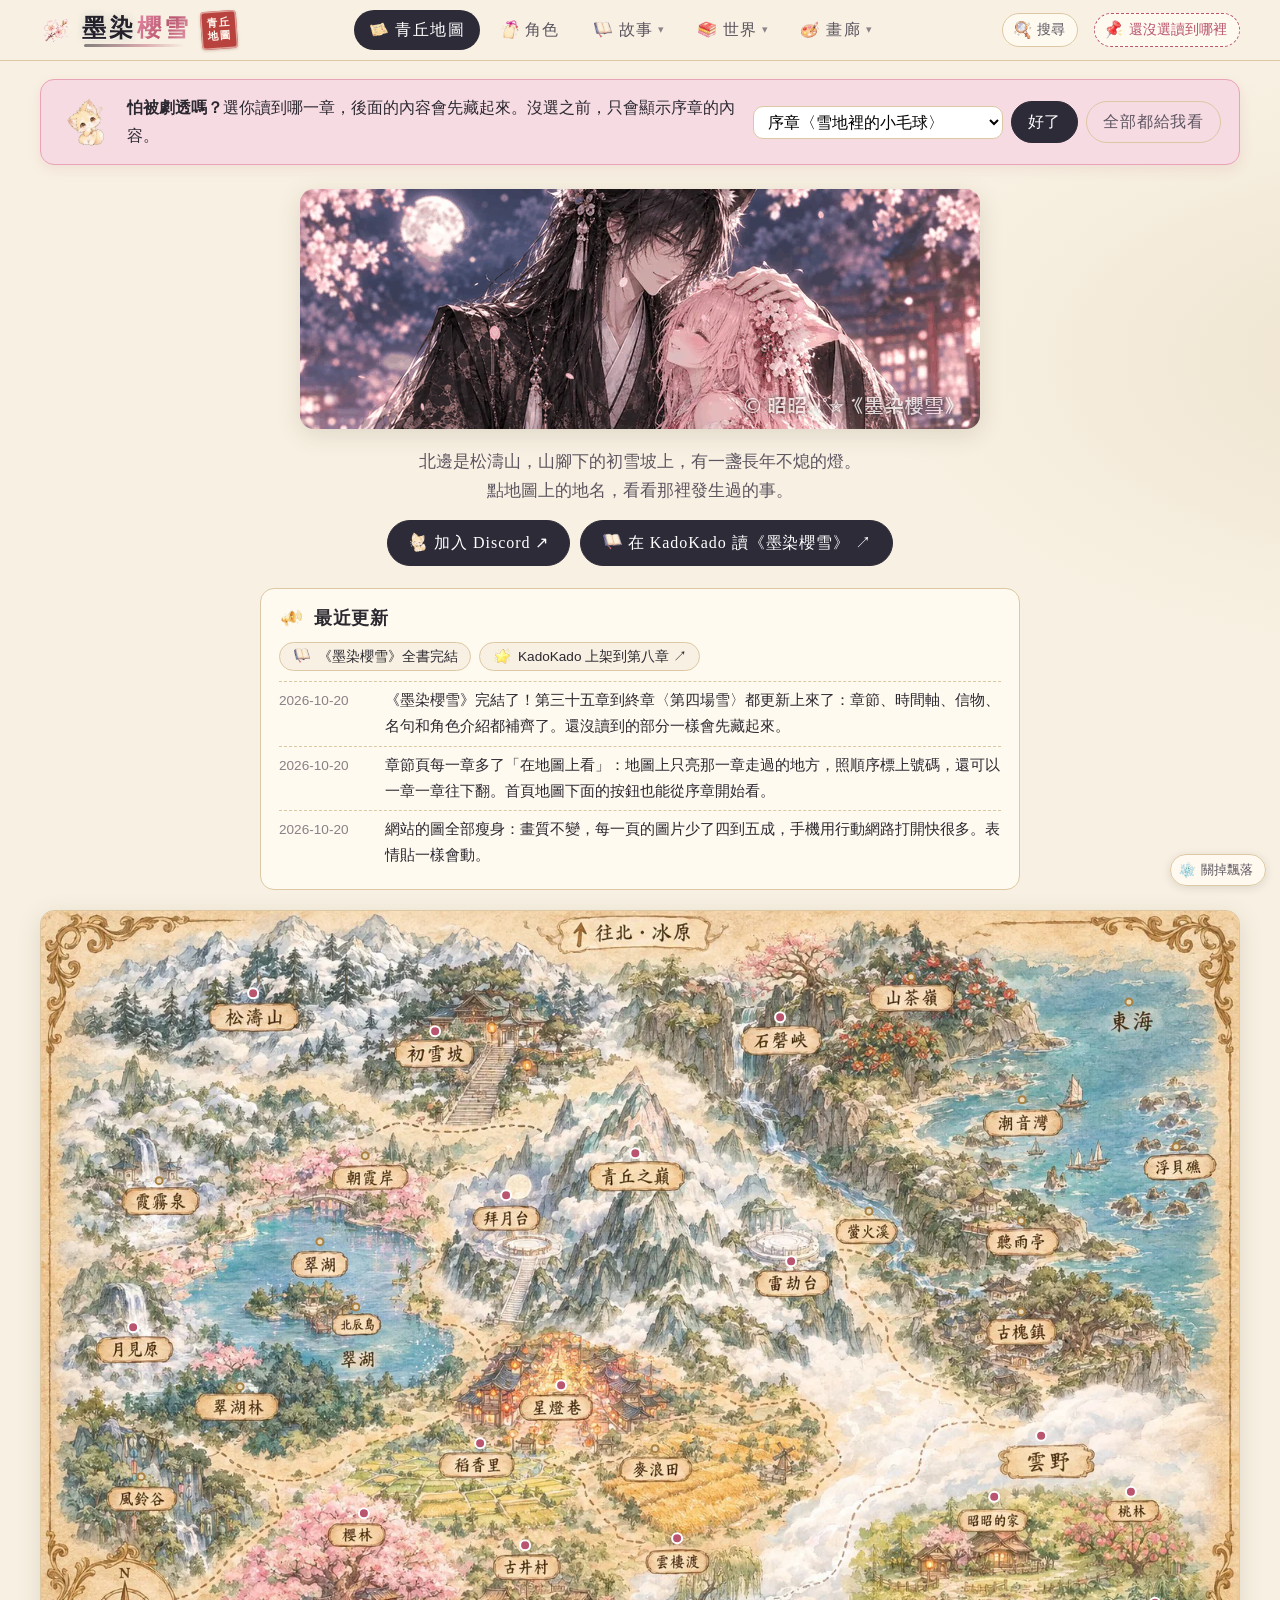
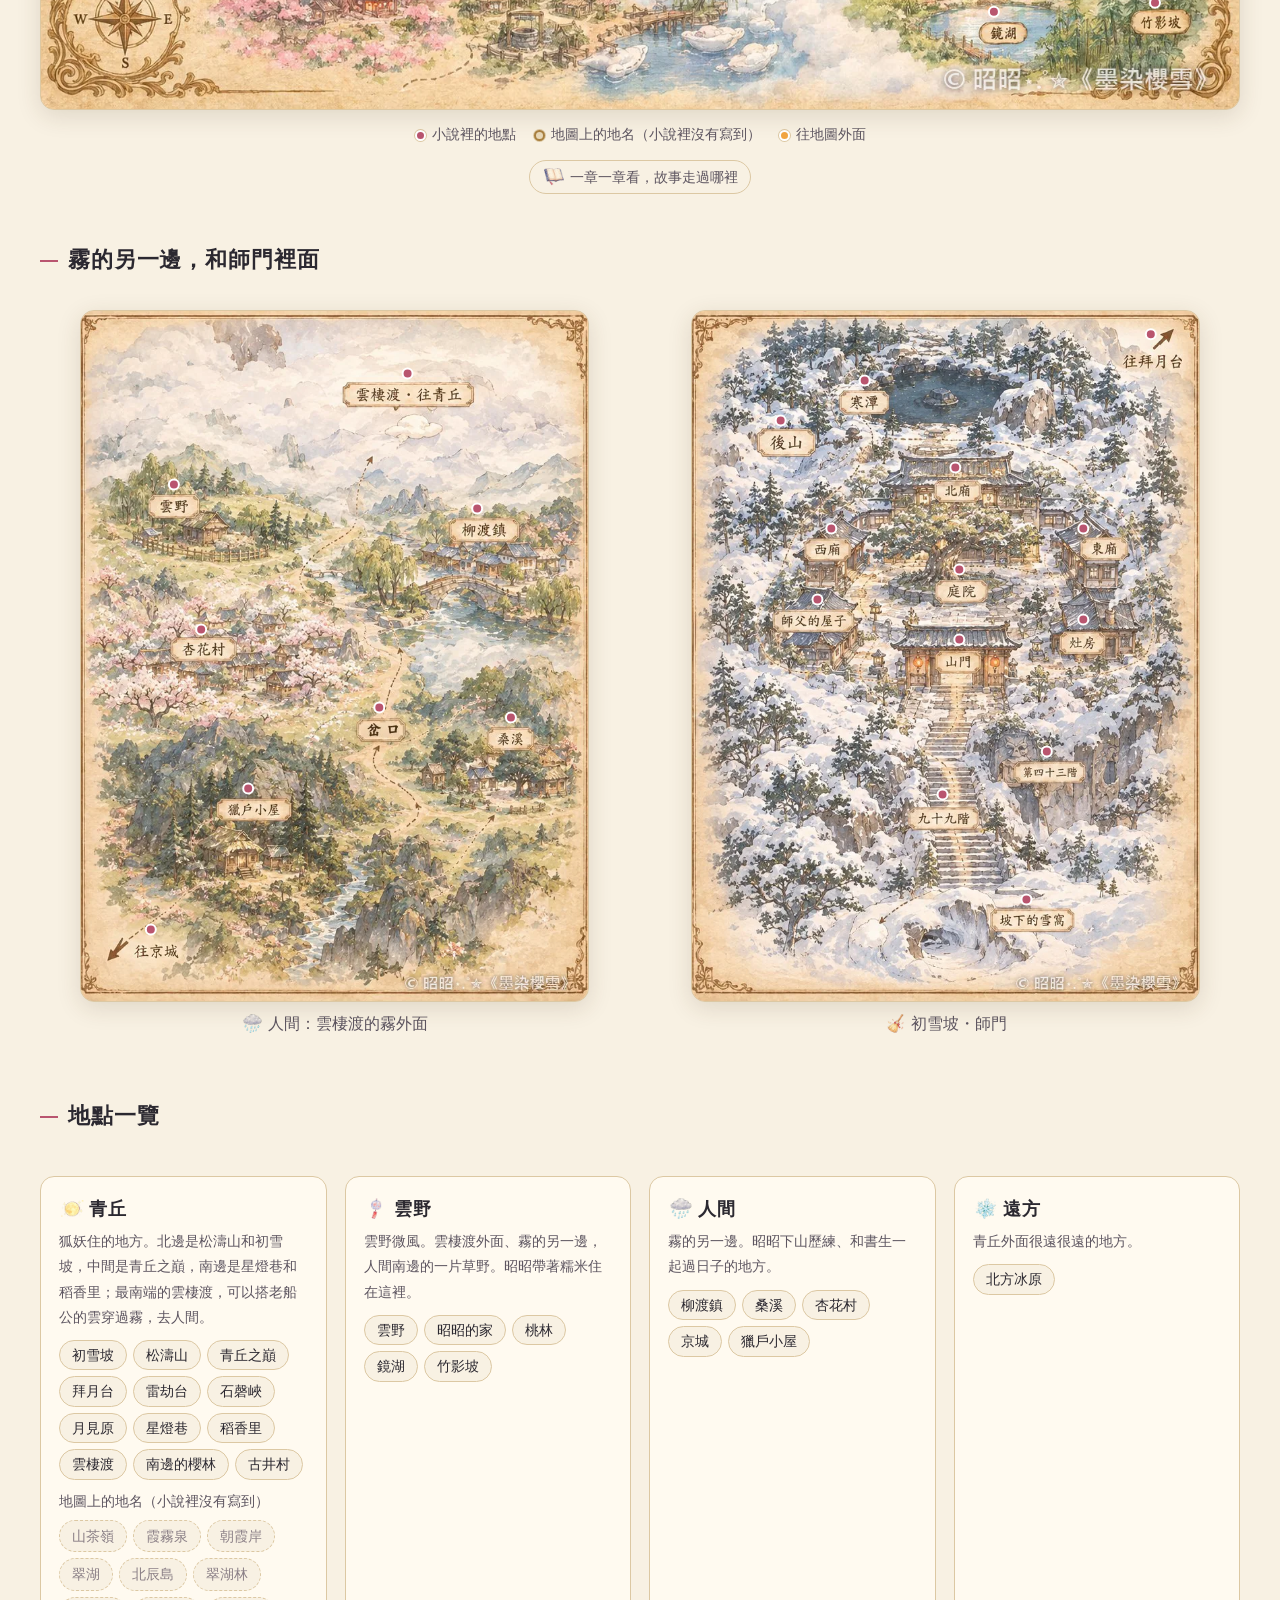
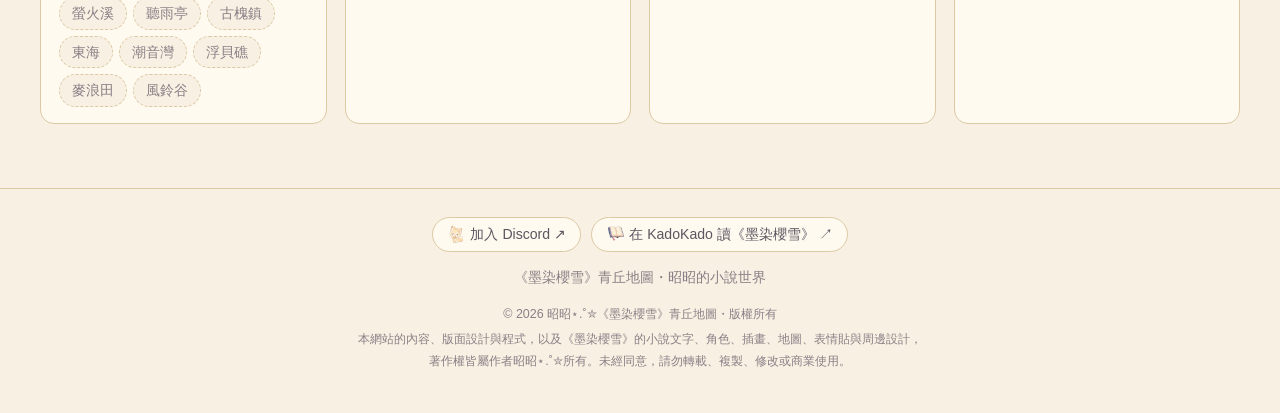
==== index.html @ b9bb964b "讓 Google 找得到，並加強網路安全 搜尋引擎： - 每一頁標題、描述都不一樣，帶「墨染櫻雪」「九尾狐」「原創小說」；加上 canonical - 地點頁依 ?id= 設定標題、描述、canoni" ====
<!doctype html>
<html lang="zh-Hant">
<head>
  <meta charset="utf-8">
  <!-- 網路安全：只准載入這個網站自己、GoatCounter 和 Google 字型的東西（防止被塞進別的程式） -->
  <meta http-equiv="Content-Security-Policy" content="default-src 'self'; script-src 'self' https://gc.zgo.at 'sha256-EeIUO2T9j26SzKqmVnqqejVLIuXug2+1lpc7whHD3sM='; style-src 'self' 'unsafe-inline' https://fonts.googleapis.com; font-src 'self' https://fonts.gstatic.com; img-src 'self' data: blob: https://jiayi.goatcounter.com; connect-src 'self' https://jiayi.goatcounter.com; frame-src 'self'; object-src 'none'; base-uri 'self'; form-action 'self'; upgrade-insecure-requests">
  <meta name="referrer" content="strict-origin-when-cross-origin">
  <meta name="viewport" content="width=device-width, initial-scale=1">
  <title>墨染櫻雪 青丘地圖｜九尾狐師徒原創小說的世界</title>
  <!-- 分享預覽（Discord、LINE、FB 貼網址時出現的卡片）＋網站小圖示 -->
  <meta name="description" content="《墨染櫻雪》是昭昭⋆.˚✮在 KadoKado 連載的九尾狐師徒原創小說。點青丘地圖上的地名，走進初雪坡、拜月台、星燈巷和雲野；有防劇透，選讀到哪一章就好。">
  <link rel="canonical" href="https://jiayi0910.github.io/qingqiu_website/">
  <meta name="author" content="昭昭⋆.˚✮">
  <meta name="copyright" content="© 2026 昭昭⋆.˚✮《墨染櫻雪》，版權所有，請勿轉載">
  <meta name="theme-color" content="#b9556f">
  <meta property="og:type" content="website">
  <meta property="og:site_name" content="墨染櫻雪・青丘地圖">
  <meta property="og:title" content="墨染櫻雪 青丘地圖｜九尾狐師徒原創小說的世界">
  <meta property="og:description" content="《墨染櫻雪》是昭昭⋆.˚✮在 KadoKado 連載的九尾狐師徒原創小說。點青丘地圖上的地名，走進初雪坡、拜月台、星燈巷和雲野；有防劇透，選讀到哪一章就好。">
  <meta property="og:url" content="https://jiayi0910.github.io/qingqiu_website/">
  <meta property="og:image" content="https://jiayi0910.github.io/qingqiu_website/images/og/home.jpg">
  <meta property="og:image:width" content="1200">
  <meta property="og:image:height" content="630">
  <meta property="og:locale" content="zh_TW">
  <meta name="twitter:card" content="summary_large_image">
  <link rel="icon" type="image/png" sizes="32x32" href="images/favicon-32.png">
  <link rel="icon" type="image/png" sizes="192x192" href="images/favicon-192.png">
  <link rel="apple-touch-icon" href="images/apple-touch-icon.png">
  <!-- /分享預覽 -->
  <link rel="preconnect" href="https://fonts.googleapis.com">
  <link rel="preconnect" href="https://fonts.gstatic.com" crossorigin>
  <link href="https://fonts.googleapis.com/css2?family=Noto+Serif+TC:wght@500;700&display=swap" rel="stylesheet">
  <link rel="stylesheet" href="css/style.css">
</head>
<body data-page="map">
  <header class="site-header">
    <div class="wrap">
      <a class="brand" href="index.html"><span class="brand-title">墨染櫻雪</span><span class="brand-sub">青丘地圖</span></a>
      <nav class="site-nav" aria-label="網站"></nav>
    </div>
  </header>

  <main class="wrap">
    <div class="hero-banner">
      <picture>
        <source srcset="images/banner/sakura-fall-still.webp" media="(prefers-reduced-motion: reduce)">
        <img src="images/banner/sakura-fall.webp" alt="墨凌和昭昭，櫻花飄落" width="680" height="240">
      </picture>
    </div>
    <p class="lead">北邊是松濤山，山腳下的初雪坡上，有一盞長年不熄的燈。<br>
      點地圖上的地名，看看那裡發生過的事。</p>
    <div id="links"></div>
    <section class="updates" id="updates" aria-label="最近更新"></section>

    <section class="map-section" aria-label="青丘地圖">
      <div class="route" id="route" hidden aria-live="polite"></div>
      <div class="map-frame" id="map">
        <div class="map-inner">
          <img alt="青丘地圖：北邊松濤山與初雪坡，中間青丘之巔、拜月台、雷劫台，南邊星燈巷、稻香里、雲棲渡，右下角霧的另一邊是雲野" width="1536" height="1024">
          <div class="map-layer"></div>
        </div>
      </div>
      <p class="map-swipe">← 地圖可以左右滑動 →</p>
      <div class="route route--steps" id="route-steps" hidden></div>
      <div class="map-legend">
        <span><i class="legend-dot legend-dot--novel"></i>小說裡的地點</span>
        <span><i class="legend-dot legend-dot--map"></i>地圖上的地名（小說裡沒有寫到）</span>
        <span><i class="legend-dot legend-dot--arrow"></i>往地圖外面</span>
      </div>
      <p class="route-start" id="route-start"></p>
    </section>

    <section class="section" aria-labelledby="mini-title">
      <h2 id="mini-title">霧的另一邊，和師門裡面</h2>
      <div class="mini-maps" id="mini-maps"></div>
    </section>

    <section class="section" aria-labelledby="regions-title">
      <h2 id="regions-title">地點一覽</h2>
      <div class="region-list" id="regions"></div>
    </section>
  </main>

  <aside class="spot-card" id="spot-card" hidden aria-live="polite">
    <button type="button" class="spot-card__close" aria-label="關閉">×</button>
    <div class="spot-card__content"></div>
  </aside>

  <footer class="site-footer">《墨染櫻雪》青丘地圖・昭昭的小說世界</footer>

  <script src="js/data/places.js"></script>
  <script src="js/data/characters.js"></script>
  <script src="js/data/chapters.js"></script>
  <script src="js/data/map.js"></script>
  <script src="js/data/updates.js"></script>
  <script src="js/common.js"></script>
  <script src="js/map.js"></script>
  <script src="js/falling.js"></script>
</body>
</html>
---- css/style.css ----
/* 《墨染櫻雪》青丘地圖 — 共用樣式
   顏色：紙（羊皮紙）、墨（墨凌）、櫻（昭昭）、米（糯米） */

:root {
  --paper: #f8f1e3;
  --paper-2: #f1e5cc;
  --paper-3: #e8d8b8;
  --card: #fffaf0;
  --line: #dcc8a3;
  --ink: #2b2830;
  --ink-soft: #5d5560;
  --ink-faint: #8a7f86;
  --sakura: #e9a3b6;
  --sakura-soft: #f7dbe3;
  --sakura-deep: #b9556f;
  --moling: #2e2b38;
  --nuomi: #ead6a6;
  --nuomi-deep: #a77d2c;
  --gold: #a9803f;
  --lamp: #f2a541;
  --now: #c9627f;   /* 現在線 */
  --past: #8a6a3b;  /* 過去線 */
  --shadow: 0 6px 24px rgba(70, 50, 20, 0.14);
  --radius: 14px;
  --serif: "Noto Serif TC", "Source Han Serif TC", "PMingLiU", "MingLiU", serif;
  --sans: "Noto Sans TC", "Microsoft JhengHei", "PingFang TC", sans-serif;
}

* { box-sizing: border-box; }
/* 程式把東西藏起來（hidden）時，不管那個東西原本是 grid 還是 flex，都一定要藏住 */
[hidden] { display: none !important; }

html { scroll-behavior: smooth; }

body {
  margin: 0;
  color: var(--ink);
  background:
    radial-gradient(1200px 600px at 10% -10%, rgba(233, 163, 182, 0.18), transparent 60%),
    radial-gradient(900px 500px at 110% 10%, rgba(169, 128, 63, 0.12), transparent 60%),
    var(--paper);
  font-family: var(--sans);
  line-height: 1.75;
  -webkit-font-smoothing: antialiased;
}

img { max-width: 100%; display: block; }

a { color: var(--sakura-deep); text-decoration: none; }
a:hover { text-decoration: underline; }

h1, h2, h3, .serif { font-family: var(--serif); font-weight: 700; letter-spacing: 0.04em; }

.wrap { width: min(1200px, 100% - 32px); margin-inline: auto; }

/* ---------- 頁首 ---------- */
.site-header {
  position: sticky; top: 0; z-index: 30;
  background: rgba(248, 241, 227, 0.92);
  backdrop-filter: blur(6px);
  border-bottom: 1px solid var(--line);
}
.site-header .wrap {
  display: flex; align-items: center; justify-content: space-between;
  gap: 16px; min-height: 60px; flex-wrap: wrap;
}
.brand { display: flex; align-items: center; gap: 8px; color: var(--ink); }
.brand:hover { text-decoration: none; }
.brand:hover .brand-mark { transform: rotate(-12deg) scale(1.08); }
.brand-mark { width: 34px; height: 34px; transition: transform 0.3s; }
.brand-title {
  font-family: var(--serif); font-size: 1.5rem; font-weight: 700; letter-spacing: 0.14em; line-height: 1;
  position: relative; padding-bottom: 4px;
}
/* 「墨染」：墨色，帶一點暈開的影子 */
.brand-ink { color: #24212b; text-shadow: 0 1px 0 rgba(255, 255, 255, 0.6), 0 0 8px rgba(36, 33, 43, 0.18); }
/* 「櫻雪」：櫻粉漸層 */
.brand-sakura {
  background: linear-gradient(120deg, #e48aa5 0%, #b9556f 55%, #e9a3b6 100%);
  -webkit-background-clip: text; background-clip: text; color: transparent;
}
/* 底下一筆淡淡的墨痕 */
.brand-title::after {
  content: ""; position: absolute; left: 2px; right: 6px; bottom: -3px; height: 3px; border-radius: 3px;
  background: linear-gradient(90deg, rgba(36, 33, 43, 0.55), rgba(185, 85, 111, 0.45) 60%, rgba(233, 163, 182, 0));
}
/* 「青丘地圖」：朱紅色的小印章 */
.brand-seal {
  display: inline-grid; grid-template-columns: 1fr; place-items: center; align-content: center; width: 36px; height: 38px; margin-left: 2px;
  background: #b8433e; color: #fff6ee; border-radius: 4px; transform: rotate(-4deg);
  font-family: var(--serif); font-size: 0.66rem; font-weight: 700; line-height: 1.2; letter-spacing: 0.08em;
  box-shadow: inset 0 0 0 1.5px rgba(255, 240, 230, 0.55), 0 1px 3px rgba(120, 30, 30, 0.25);
}
.brand-sub { font-size: 0.85rem; color: var(--ink-faint); letter-spacing: 0.2em; }
.site-nav { display: flex; gap: 4px; flex-wrap: wrap; }
.site-nav a {
  padding: 6px 14px; border-radius: 999px; color: var(--ink-soft);
  font-family: var(--serif); letter-spacing: 0.1em;
}
.site-nav a:hover { background: var(--paper-2); text-decoration: none; }
.site-nav a[aria-current="page"] { background: var(--moling); color: #fff; }

.site-footer {
  margin-top: 64px; padding: 28px 0 40px; border-top: 1px solid var(--line);
  color: var(--ink-faint); font-size: 0.85rem; text-align: center;
}
.site-footer .copyright { margin: 14px auto 0; max-width: 54em; font-size: 0.78rem; line-height: 1.8; color: var(--ink-faint); }
/* 一句一句當成一塊，只在句子之間換行 */
.site-footer .copyright span { display: inline-block; }
.site-footer .copyright .copyright__head { display: block; margin-bottom: 2px; }
.site-footer .copyright .copyright__line { display: block; }

/* ---------- 小圖示（會動的 GIF） ---------- */
.icon { display: inline-block; width: 1.4em; height: 1.4em; vertical-align: -0.35em; margin-right: 0.25em; object-fit: contain; }
.icon--title { display: block; width: 64px; height: 64px; margin: 0 auto 4px; }
.icon--big { width: 44px; height: 44px; vertical-align: middle; }
.icon--after { margin: 0 0 0 0.3em; }
.tl-snow__flake .icon { width: 52px; height: 52px; margin: 0; }
.not-found .icon--title { width: 96px; height: 96px; }
.site-nav a { display: inline-flex; align-items: center; gap: 2px; }
.site-nav .icon { width: 22px; height: 22px; margin-right: 3px; vertical-align: middle; }
.chip .icon { width: 20px; height: 20px; margin-right: 0; vertical-align: middle; }
@media (max-width: 720px) {
  .site-header { position: static; }
  /* 手機頁首：第一行是站名＋讀到哪裡，第二行是一排可以左右滑的選單 */
  .site-header .wrap { gap: 6px 10px; padding: 8px 0 6px; min-height: 0; }
  .brand { order: 1; gap: 6px; }
  .brand-sub { display: none; }
  .brand-mark { width: 28px; height: 28px; }
  .brand-title { font-size: 1.3rem; }
  .brand-seal { width: 31px; height: 33px; font-size: 0.58rem; }
  .search-btn { order: 2; margin-left: auto; padding: 3px 6px; }
  .progress-btn { order: 3; margin-left: 0; font-size: 0.78rem; padding: 3px 10px 3px 6px; }
  .progress-btn .icon, .search-btn .icon { width: 18px; height: 18px; }
  .pt-long { display: none; }
  .pt-short { display: inline; }
  .site-nav {
    order: 4; width: 100%; flex-wrap: nowrap; overflow-x: auto; -webkit-overflow-scrolling: touch;
    scrollbar-width: none; margin: 0 -16px; padding: 0 16px 2px; width: calc(100% + 32px);
  }
  .site-nav::-webkit-scrollbar { display: none; }
  .site-nav a, .nav-group__btn { padding: 4px 9px; font-size: 0.9rem; white-space: nowrap; flex: none; }
  .site-nav .icon { width: 18px; height: 18px; }
}

/* 頁首：分組下拉選單、搜尋按鈕 */
.site-nav { align-items: center; }
.nav-group { position: relative; flex: none; }
.nav-group__btn {
  display: inline-flex; align-items: center; gap: 2px; padding: 6px 12px 6px 14px; border: 0; border-radius: 999px;
  background: transparent; color: var(--ink-soft); font: inherit; font-family: var(--serif); letter-spacing: 0.1em; cursor: pointer;
}
.nav-group__btn:hover, .nav-group__btn[aria-expanded="true"] { background: var(--paper-2); }
.nav-group__btn.is-current { background: var(--moling); color: #fff; }
.nav-caret { font-size: 0.7em; margin-left: 2px; opacity: 0.7; }
.nav-menu {
  position: fixed; z-index: 60; min-width: 180px; padding: 6px; display: grid; gap: 2px;
  background: var(--card); border: 1px solid var(--line); border-radius: 14px; box-shadow: 0 12px 30px rgba(50, 35, 15, 0.2);
}
.nav-menu[hidden] { display: none; }
.nav-menu a { display: flex; align-items: center; gap: 4px; padding: 7px 12px; border-radius: 10px; white-space: nowrap; }
.pt-short { display: none; }
.search-btn {
  display: inline-flex; align-items: center; gap: 4px; padding: 4px 12px 4px 8px; border: 1px solid var(--line);
  border-radius: 999px; background: var(--card); color: var(--ink-soft); font: inherit; font-size: 0.85rem; cursor: pointer;
}
.search-btn:hover { background: var(--paper-2); }
.search-btn .icon { width: 22px; height: 22px; margin: 0; }
.site-header .wrap > .site-nav { margin-left: auto; margin-right: auto; }
.site-header .wrap { justify-content: flex-start; }
@media (max-width: 720px) {
  .site-header .wrap > .site-nav { margin: 0 -16px; justify-content: space-between; }
  .pt-short { display: inline; }
  /* 手機：選單不放小圖示，五項剛好一排 */
  .site-nav > a .icon, .nav-group__btn .icon { display: none; }
  .site-nav > a, .nav-group__btn { padding: 4px 8px; font-size: 0.88rem; letter-spacing: 0.06em; }
}

/* 搜尋視窗 */
dialog.search-dlg {
  width: min(640px, 94vw); max-height: 82vh; padding: 0; border: 1px solid var(--line); border-radius: var(--radius);
  background: var(--card); color: var(--ink); box-shadow: 0 20px 50px rgba(40, 30, 20, 0.3); margin-top: 8vh;
}
dialog.search-dlg::backdrop { background: rgba(30, 24, 30, 0.45); }
.search-dlg__head { display: flex; align-items: center; gap: 8px; padding: 12px 14px; border-bottom: 1px solid var(--line); position: sticky; top: 0; background: var(--card); }
.search-dlg__head .icon { width: 28px; height: 28px; margin: 0; }
.search-dlg__head input { flex: 1; min-width: 0; font: inherit; font-size: 1rem; padding: 8px 10px; border: 1px solid var(--line); border-radius: 10px; background: #fff; }
.search-dlg__close { width: 34px; height: 34px; border: 0; border-radius: 50%; background: var(--paper-2); font-size: 1.2rem; cursor: pointer; color: var(--ink-soft); }
.search-dlg__body { padding: 8px 14px 16px; overflow: auto; max-height: calc(82vh - 64px); }
.search-hint, .search-hidden { color: var(--ink-faint); font-size: 0.9rem; margin: 10px 2px; }
.search-results { list-style: none; margin: 0; padding: 0; }
.search-results a { display: grid; grid-template-columns: auto 1fr; gap: 2px 10px; padding: 10px 8px; border-radius: 10px; color: var(--ink); }
.search-results a:hover { background: var(--paper-2); text-decoration: none; }
.search-kind { grid-row: span 2; align-self: start; font-size: 0.75rem; padding: 1px 8px; border-radius: 999px; background: var(--sakura-soft); color: var(--sakura-deep); white-space: nowrap; }
.search-results strong { font-family: var(--serif); }
.search-snip { font-size: 0.86rem; color: var(--ink-soft); }
.search-snip mark { background: #fbe3a6; color: inherit; border-radius: 3px; padding: 0 1px; }

/* ---------- 防劇透 ---------- */
.progress-btn {
  display: inline-flex; align-items: center; gap: 4px; padding: 4px 12px 4px 8px;
  border: 1px dashed var(--sakura-deep); border-radius: 999px; background: var(--card);
  color: var(--sakura-deep); font: inherit; font-size: 0.85rem; cursor: pointer;
}
.progress-btn:hover { background: var(--sakura-soft); }
.progress-btn .icon { width: 22px; height: 22px; margin: 0; }

.progress-banner {
  display: flex; flex-wrap: wrap; align-items: center; gap: 12px 16px; margin: 18px auto 0;
  padding: 14px 18px; border-radius: var(--radius); background: var(--sakura-soft);
  border: 1px solid var(--sakura); box-shadow: 0 4px 14px rgba(185, 85, 111, 0.12);
}
.progress-banner .icon--big { width: 52px; height: 52px; margin: 0; }
.progress-banner__text { flex: 1 1 260px; }
.progress-banner__form { display: flex; flex-wrap: wrap; gap: 8px; align-items: center; }
.progress-banner__form select { flex: 1 1 220px; }
.progress-banner select, .progress-dlg select {
  font: inherit; padding: 6px 10px; border-radius: 10px; border: 1px solid var(--line); background: #fff; max-width: 100%;
}
.btn {
  font: inherit; padding: 6px 16px; border-radius: 999px; border: 1px solid var(--moling);
  background: var(--moling); color: #fff; cursor: pointer; font-family: var(--serif); letter-spacing: 0.05em;
}
.btn:hover { background: #45405a; }
.btn--ghost { background: transparent; color: var(--ink-soft); border-color: var(--line); }
.btn--ghost:hover { background: var(--paper-2); }

dialog.progress-dlg {
  border: 1px solid var(--line); border-radius: var(--radius); padding: 22px 24px; max-width: min(440px, 92vw);
  background: var(--card); color: var(--ink); box-shadow: 0 20px 50px rgba(40, 30, 20, 0.3);
}
dialog.progress-dlg::backdrop { background: rgba(30, 24, 30, 0.45); }
.progress-dlg h2 { margin: 0 0 8px; font-size: 1.3rem; display: flex; align-items: center; gap: 6px; }
.progress-dlg p { margin: 0 0 14px; color: var(--ink-soft); font-size: 0.95rem; }
.progress-dlg label { display: flex; flex-wrap: wrap; align-items: center; gap: 8px; }
.progress-dlg__actions { display: flex; justify-content: flex-end; gap: 8px; margin-top: 18px; }

/* 藏起來的內容 */
.spoiler { margin: 8px 0; }
.spoiler__btn {
  display: inline-flex; align-items: center; gap: 6px; padding: 6px 14px 6px 8px;
  border: 1px dashed var(--line); border-radius: 12px; background: repeating-linear-gradient(135deg, var(--paper), var(--paper) 8px, var(--paper-2) 8px, var(--paper-2) 16px);
  color: var(--ink-soft); font: inherit; font-size: 0.88rem; cursor: pointer; text-align: left;
}
.spoiler__btn:hover { border-color: var(--sakura-deep); color: var(--sakura-deep); }
.spoiler__btn .icon { width: 22px; height: 22px; margin: 0; }
.spoiler__btn small { color: var(--sakura-deep); font-size: 0.8rem; }
.spoiler--inline { margin: 0; display: inline-block; vertical-align: middle; }
.spoiler--inline .spoiler__btn { padding: 2px 10px 2px 6px; font-size: 0.8rem; }
.spoiler--fig { margin: 0; }
.spoiler--fig .spoiler__btn, .spoiler--card .spoiler__btn {
  width: 100%; aspect-ratio: 3 / 4; flex-direction: column; justify-content: center; text-align: center; padding: 10px;
}
.spoiler--fig .spoiler__btn .icon, .spoiler--card .spoiler__btn .icon { width: 44px; height: 44px; }
.spoiler--card { margin: 0; }
.spoiler-page > .spoiler { margin: 60px 0; text-align: center; }
.spoiler-page > .spoiler .spoiler__btn { font-size: 1.05rem; padding: 14px 22px; }
.spoiler--card .spoiler__btn { aspect-ratio: auto; min-height: 160px; height: 100%; }

/* ---------- 外部連結 ---------- */
.ext-links { display: flex; flex-wrap: wrap; gap: 10px; justify-content: center; margin: 0 0 14px; }
.ext-links a {
  padding: 4px 14px; border-radius: 999px; border: 1px solid var(--line);
  color: var(--ink-soft); background: var(--card); font-size: 0.88rem;
}
.ext-links a:hover { border-color: var(--sakura-deep); color: var(--sakura-deep); text-decoration: none; }
.ext-links--big { margin: 14px 0 0; }
.ext-links--big a {
  padding: 8px 20px; font-size: 1rem; font-family: var(--serif); letter-spacing: 0.06em;
  background: var(--moling); color: #fff; border-color: var(--moling);
}
.ext-links--big a:hover { background: #45405a; color: #fff; border-color: #45405a; }

/* ---------- 首頁：飄落的雪和櫻花 ---------- */
.falling { position: fixed; inset: 0; pointer-events: none; z-index: 25; overflow: hidden; }
.falling span {
  position: absolute; top: -20px; display: block;
  animation-name: qq-fall, qq-sway; animation-timing-function: linear, ease-in-out;
  animation-iteration-count: infinite, infinite; animation-direction: normal, alternate;
}
.falling__petal { background: radial-gradient(circle at 30% 30%, #fde3ea, #f2a9bd); border-radius: 80% 10% 80% 10%; }
.falling__snow { background: #fff; border-radius: 50%; box-shadow: 0 0 6px rgba(255, 255, 255, 0.9), 0 0 2px rgba(140, 160, 190, 0.6); }
@keyframes qq-fall { from { transform: translateY(-20px) rotate(0deg); } to { transform: translateY(105vh) rotate(360deg); } }
@keyframes qq-sway { from { margin-left: -18px; } to { margin-left: 18px; } }
.falling-toggle {
  position: fixed; right: 14px; bottom: 14px; z-index: 30; display: inline-flex; align-items: center; gap: 4px;
  padding: 4px 12px 4px 6px; border-radius: 999px; border: 1px solid var(--line); background: rgba(255, 250, 240, 0.9);
  color: var(--ink-soft); font: inherit; font-size: 0.8rem; cursor: pointer; box-shadow: 0 2px 10px rgba(0, 0, 0, 0.12);
}
.falling-toggle .icon { width: 20px; height: 20px; margin: 0; }
@media (prefers-reduced-motion: reduce) { .falling, .falling-toggle { display: none; } }

/* ---------- 首頁：最近更新 ---------- */
.updates {
  margin: 22px auto 0; max-width: 760px; padding: 14px 18px; background: var(--card);
  border: 1px solid var(--line); border-radius: var(--radius);
}
.updates h2 { margin: 0 0 8px; font-size: 1.1rem; display: flex; align-items: center; gap: 6px; }
.updates__now { display: flex; flex-wrap: wrap; gap: 8px; margin: 0 0 10px; }
.updates__now .chip { font-size: 0.85rem; }
.updates ul { list-style: none; margin: 0; padding: 0; }
.updates li { display: grid; grid-template-columns: 6.5em 1fr; gap: 10px; padding: 6px 0; border-top: 1px dashed var(--line); font-size: 0.92rem; }
.updates time { color: var(--ink-faint); font-size: 0.85rem; padding-top: 1px; }
@media (max-width: 520px) { .updates li { grid-template-columns: 1fr; gap: 0; } }

/* ---------- 首頁：橫幅 ---------- */
.hero-banner {
  margin: 24px auto 8px; border-radius: var(--radius); overflow: hidden;
  box-shadow: var(--shadow); max-width: 680px; aspect-ratio: 680 / 240; background: var(--paper-2);
}
.hero-banner img { width: 100%; height: 100%; object-fit: cover; }
.lead {
  text-align: center; font-family: var(--serif); color: var(--ink-soft);
  margin: 18px auto 8px; max-width: 46em; font-size: 1.05rem;
}

/* ---------- 地圖 ---------- */
.map-section { margin-top: 20px; }
.map-frame {
  position: relative; border-radius: var(--radius); overflow: hidden;
  box-shadow: var(--shadow); background: var(--paper-2);
  border: 1px solid var(--line);
}
.map-inner { position: relative; }
.map-inner > img { width: 100%; height: auto; user-select: none; -webkit-user-drag: none; }
.map-layer { position: absolute; inset: 0; }
.map-swipe { display: none; text-align: center; color: var(--ink-faint); font-size: 0.82rem; margin: 6px 0 0; }
.map-frame--mini { max-width: 560px; margin: 0 auto; overflow: hidden !important; }
.map-frame--mini .map-inner { width: auto !important; }
.mini-maps { display: grid; gap: 22px; grid-template-columns: repeat(auto-fit, minmax(280px, 1fr)); align-items: start; }
.mini-maps figcaption { text-align: center; font-family: var(--serif); margin-top: 8px; color: var(--ink-soft); }
/* 手機：地圖放大，可以左右滑 */
@media (max-width: 720px) {
  .map-frame { overflow-x: auto; -webkit-overflow-scrolling: touch; overscroll-behavior-x: contain; }
  .map-inner { width: 760px; }
  .map-swipe { display: block; }
}

.spot {
  position: absolute; transform: translate(-50%, -50%);
  border: 0; padding: 0; margin: 0; background: transparent; cursor: pointer;
  border-radius: 10px; font: inherit; color: inherit;
}
.spot::after { /* 點擊範圍外框，平常看不到 */
  content: ""; position: absolute; inset: 0; border-radius: inherit;
  transition: box-shadow 0.2s, background 0.2s;
}
.spot:hover::after, .spot:focus-visible::after, .spot.is-active::after {
  box-shadow: 0 0 0 2px var(--sakura-deep), 0 0 18px 4px rgba(233, 163, 182, 0.75);
  background: rgba(255, 240, 245, 0.18);
}
.spot:focus { outline: none; }
.spot-dot {
  position: absolute; left: 50%; top: -2px; transform: translate(-50%, -100%);
  width: 12px; height: 12px; border-radius: 50%;
  background: var(--sakura-deep); border: 2px solid #fff;
  box-shadow: 0 0 0 0 rgba(185, 85, 111, 0.6);
  animation: pulse 2.4s infinite;
}
.spot--map .spot-dot { background: var(--paper-3); border-color: var(--gold); animation: none; width: 9px; height: 9px; }
.spot--arrow .spot-dot { background: var(--lamp); }
.spot-tip {
  position: absolute; left: 50%; bottom: calc(100% + 18px); transform: translateX(-50%);
  white-space: nowrap; background: var(--moling); color: #fff; font-size: 0.8rem;
  padding: 3px 10px; border-radius: 999px; opacity: 0; pointer-events: none;
  transition: opacity 0.15s; font-family: var(--serif); letter-spacing: 0.08em;
}
.spot:hover .spot-tip, .spot:focus-visible .spot-tip { opacity: 1; }
@keyframes pulse {
  0% { box-shadow: 0 0 0 0 rgba(185, 85, 111, 0.55); }
  70% { box-shadow: 0 0 0 12px rgba(185, 85, 111, 0); }
  100% { box-shadow: 0 0 0 0 rgba(185, 85, 111, 0); }
}
@media (prefers-reduced-motion: reduce) { .spot-dot { animation: none; } }

.map-debug .spot::after { box-shadow: 0 0 0 2px rgba(0, 120, 255, 0.85); background: rgba(0, 120, 255, 0.12); }
.map-debug .spot-tip { opacity: 1; bottom: 100%; }

.map-legend {
  display: flex; gap: 18px; flex-wrap: wrap; justify-content: center;
  margin: 12px 0 0; color: var(--ink-soft); font-size: 0.9rem;
}
.map-legend span { display: inline-flex; align-items: center; gap: 6px; }
.legend-dot { width: 11px; height: 11px; border-radius: 50%; display: inline-block; border: 2px solid #fff; box-shadow: 0 0 0 1px var(--line); }
.legend-dot--novel { background: var(--sakura-deep); }
.legend-dot--map { background: var(--paper-3); border-color: var(--gold); }
.legend-dot--arrow { background: var(--lamp); }

/* 首頁：在地圖上看（?ch=章號）—— 這一章的地方亮起來、標上號碼，其他的變淡 */
.route {
  margin: 0 0 14px; padding: 14px 18px; background: var(--card);
  border: 1px solid var(--line); border-left: 4px solid var(--sakura-deep); border-radius: var(--radius);
  scroll-margin-top: 96px;
}
.route__head { display: flex; flex-wrap: wrap; align-items: center; justify-content: space-between; gap: 8px 14px; }
.route__head h2 { margin: 0; font-size: 1.15rem; display: flex; align-items: center; gap: 6px; }
.route__nav { display: flex; gap: 6px; }
.route__nav button, .route-start button, .route__locked button {
  border: 1px solid var(--line); background: var(--paper); padding: 4px 12px; border-radius: 999px;
  font: inherit; font-size: 0.88rem; cursor: pointer; color: var(--ink-soft);
  display: inline-flex; align-items: center; gap: 4px;
}
.route__nav button:hover:not(:disabled), .route-start button:hover, .route__locked button:hover { background: var(--sakura-soft); }
.route__nav button:disabled { opacity: 0.4; cursor: default; }
.route__close { font-size: 1.05rem !important; line-height: 1; padding: 4px 10px !important; }
.route__summary { margin: 8px 0 0; color: var(--ink-soft); font-size: 0.95rem; }
.route--steps { margin: 12px 0 0; }
.route__list { list-style: none; margin: 0; padding: 0; display: grid; gap: 8px; }
.route__list li { display: grid; grid-template-columns: 28px 1fr; gap: 10px; align-items: start; }
.route__list li > .route-no { margin-top: 2px; }
.route__list p { margin: 2px 0 0; font-size: 0.92rem; color: var(--ink-soft); }
.route__place { font-family: var(--serif); font-weight: 700; }
.route__spot { font-family: var(--serif); color: var(--ink-soft); }
.route__where {
  margin-left: 6px; font-size: 0.75rem; padding: 1px 8px; border-radius: 999px;
  background: var(--paper-2); color: var(--ink-faint); border: 1px solid var(--line); white-space: nowrap;
}
.route__note { margin: 10px 0 0; font-size: 0.85rem; color: var(--ink-faint); }
.route__note a { margin-left: 4px; }
.route__locked { margin: 10px 0 0; color: var(--ink-soft); display: flex; flex-wrap: wrap; align-items: center; gap: 6px; }
.route-start { text-align: center; margin: 12px 0 0; }
#mini-title { scroll-margin-top: 96px; }
.route-start .icon, .route__head .icon { width: 24px; height: 24px; margin: 0; }
.route-no {
  display: inline-grid; place-items: center; min-width: 24px; height: 24px; padding: 0 6px;
  border-radius: 999px; background: var(--sakura-deep); color: #fff; border: 2px solid #fff;
  font-size: 0.78rem; font-weight: 700; line-height: 1; white-space: nowrap;
  box-shadow: 0 1px 5px rgba(70, 40, 30, 0.35); font-family: var(--sans);
}
.spot .route-no { position: absolute; left: 50%; top: -2px; transform: translate(-50%, -100%); }
.spot.near-top .route-no { top: auto; bottom: -4px; transform: translate(-50%, 100%); } /* 圖最上緣的木牌：號碼放下面，才不會被切掉 */
.spot.on-route .spot-dot { display: none; }
.spot.on-route::after {
  box-shadow: 0 0 0 2px var(--sakura-deep), 0 0 16px 4px rgba(233, 163, 182, 0.8);
  background: rgba(255, 240, 245, 0.22);
}
.map-frame.is-route .spot:not(.on-route) { opacity: 0.3; }
.map-frame.is-route .map-inner > img { filter: saturate(0.75) brightness(0.96); }
/* 這一章的地方都不在這張圖上（例如全在人間）：圖中間放一句話，帶讀者往下看小地圖 */
.route-away {
  position: absolute; left: 50%; top: 50%; transform: translate(-50%, -50%); z-index: 2;
  display: inline-flex; align-items: center; gap: 6px; max-width: calc(100% - 32px);
  padding: 10px 18px; border-radius: 999px; background: var(--card); border: 1px solid var(--sakura);
  box-shadow: var(--shadow); font-family: var(--serif); color: var(--sakura-deep); text-align: center;
}
.route-away:hover { text-decoration: none; background: var(--sakura-soft); }
.route-away .icon { width: 26px; height: 26px; margin: 0; flex: none; }
/* 桌機：清單排兩欄，地圖才不會被擠到下面太遠 */
@media (min-width: 900px) { .route__list { grid-template-columns: 1fr 1fr; column-gap: 28px; } }

/* 地點小卡（桌機在地圖右邊，手機在下方） */
.spot-card {
  position: fixed; z-index: 40; right: 24px; top: 84px; width: min(380px, calc(100% - 32px));
  max-height: calc(100vh - 108px); overflow: auto;
  background: var(--card); border: 1px solid var(--line); border-radius: var(--radius);
  box-shadow: 0 14px 40px rgba(50, 35, 15, 0.25);
  animation: card-in 0.22s ease-out;
}
.spot-card[hidden] { display: none; }
@keyframes card-in { from { opacity: 0; transform: translateY(8px); } to { opacity: 1; transform: none; } }
.spot-card__close {
  position: absolute; right: 10px; top: 8px; z-index: 2; width: 34px; height: 34px;
  border: 0; border-radius: 50%; background: rgba(255, 250, 240, 0.9); font-size: 1.3rem;
  cursor: pointer; color: var(--ink-soft);
}
.spot-card__close:hover { background: var(--paper-2); }
.spot-card__img { width: 100%; max-height: 340px; object-fit: contain; background: var(--paper-2); }
.spot-card__body { padding: 16px 20px 20px; }
.spot-card h2 { margin: 4px 0 6px; font-size: 1.5rem; }
.spot-card p { margin: 6px 0; }
.spot-card .cta {
  display: inline-block; margin-top: 12px; padding: 8px 18px; border-radius: 999px;
  background: var(--moling); color: #fff; font-family: var(--serif); letter-spacing: 0.08em;
}
.spot-card .cta:hover { background: #45405a; text-decoration: none; }
@media (max-width: 720px) {
  .spot-card { left: 16px; right: 16px; top: auto; bottom: 16px; width: auto; max-height: 62vh; }
}

/* 地點一覽 */
.region-list { margin-top: 40px; display: grid; gap: 18px; grid-template-columns: repeat(auto-fit, minmax(260px, 1fr)); }
.region-box {
  background: var(--card); border: 1px solid var(--line); border-radius: var(--radius);
  padding: 16px 18px;
}
.region-box h3 { margin: 0 0 4px; font-size: 1.15rem; }
.region-box p { margin: 0 0 10px; color: var(--ink-soft); font-size: 0.9rem; }

/* ---------- 共用元件 ---------- */
.chips { display: flex; flex-wrap: wrap; gap: 6px; }
.chip {
  display: inline-flex; align-items: center; gap: 6px;
  padding: 3px 12px; border-radius: 999px; border: 1px solid var(--line);
  background: var(--paper); color: var(--ink); font-size: 0.88rem; line-height: 1.6;
}
a.chip:hover { border-color: var(--sakura-deep); text-decoration: none; background: var(--sakura-soft); }
.chip--muted { color: var(--ink-faint); border-style: dashed; }
.chip img { width: 20px; height: 20px; border-radius: 50%; object-fit: cover; }

.tag {
  display: inline-block; font-size: 0.75rem; padding: 1px 9px; border-radius: 999px;
  letter-spacing: 0.08em; vertical-align: middle; white-space: nowrap;
}
.tag--region { background: var(--paper-2); color: var(--ink-soft); border: 1px solid var(--line); }
.tag--now { background: rgba(201, 98, 127, 0.12); color: var(--now); }
.tag--past { background: rgba(138, 106, 59, 0.14); color: var(--past); }
.tag--both { background: rgba(46, 43, 56, 0.08); color: var(--moling); }
.tag--todo { background: var(--paper-2); color: var(--ink-faint); border: 1px dashed var(--line); }
.tag--map { background: var(--paper-2); color: var(--gold); border: 1px dashed var(--gold); }

.section { margin-top: 44px; }
.section > h2 {
  font-size: 1.35rem; margin: 0 0 14px; display: flex; align-items: center; gap: 10px;
}
.section > h2::before {
  content: ""; width: 18px; height: 2px; background: var(--sakura-deep); display: inline-block;
}

.note {
  background: var(--paper-2); border-left: 3px solid var(--gold); padding: 10px 14px;
  border-radius: 0 10px 10px 0; color: var(--ink-soft); font-size: 0.92rem;
}

blockquote.quote {
  margin: 14px 0; padding: 10px 16px; border-left: 3px solid var(--sakura);
  background: rgba(247, 219, 227, 0.35); border-radius: 0 10px 10px 0;
  font-family: var(--serif); color: var(--ink);
}
blockquote.quote cite { display: block; font-style: normal; font-size: 0.8rem; color: var(--ink-faint); margin-top: 2px; font-family: var(--sans); }

.breadcrumb { margin: 22px 0 0; font-size: 0.88rem; color: var(--ink-faint); }
.breadcrumb a { color: var(--ink-soft); }

/* ---------- 地點頁 ---------- */
.place-hero {
  display: grid; grid-template-columns: 1.3fr 1fr; gap: 28px; align-items: start; margin-top: 14px;
}
.place-hero h1 { font-size: clamp(2rem, 5vw, 3rem); margin: 6px 0 4px; letter-spacing: 0.14em; }
.place-hero .where { color: var(--ink-soft); margin: 0 0 12px; }
.place-hero .tagline { font-family: var(--serif); font-size: 1.15rem; margin: 0 0 12px; }
.place-hero figure { margin: 0; }
/* 圖片完整顯示，不裁切 */
.place-hero figure img { border-radius: var(--radius); box-shadow: var(--shadow); width: auto; max-width: 100%; max-height: 680px; margin: 0 auto; cursor: zoom-in; }
.place-hero figcaption { font-size: 0.82rem; color: var(--ink-faint); margin-top: 6px; text-align: center; }
@media (max-width: 760px) { .place-hero { grid-template-columns: 1fr; } }

.prose p { margin: 0 0 12px; }

.spots-grid { display: grid; gap: 14px; grid-template-columns: repeat(auto-fill, minmax(230px, 1fr)); }
.spot-box {
  background: var(--card); border: 1px solid var(--line); border-radius: var(--radius); padding: 14px 16px;
  scroll-margin-top: 80px;
}
.spot-box:target { box-shadow: 0 0 0 2px var(--sakura-deep); }
.spot-box h3 { margin: 0 0 6px; font-size: 1.05rem; }
.spot-box p { margin: 0 0 8px; font-size: 0.93rem; color: var(--ink-soft); }

.gallery { display: grid; gap: 14px; grid-template-columns: repeat(auto-fill, minmax(170px, 1fr)); align-items: start; }
.gallery figure { margin: 0; }
.gallery img {
  width: 100%; height: auto; border-radius: 10px;
  box-shadow: 0 3px 12px rgba(70, 50, 20, 0.15); cursor: zoom-in; transition: transform 0.2s;
}
.gallery img:hover { transform: translateY(-3px); }
.gallery figcaption { font-size: 0.85rem; text-align: center; margin-top: 6px; color: var(--ink-soft); }
.gallery--wide img { aspect-ratio: 3 / 2; }

.timeline { list-style: none; padding: 0; margin: 0; border-left: 2px solid var(--line); }
.timeline li { position: relative; padding: 0 0 16px 20px; }
.timeline li::before {
  content: ""; position: absolute; left: -7px; top: 9px; width: 12px; height: 12px; border-radius: 50%;
  background: var(--paper); border: 2px solid var(--sakura-deep);
}
.timeline .t-head { display: flex; flex-wrap: wrap; align-items: center; gap: 8px; }
.timeline .t-title { font-family: var(--serif); font-weight: 700; }
.timeline .t-what { margin: 2px 0 0; color: var(--ink-soft); font-size: 0.93rem; }

/* ---------- 角色頁 ---------- */
.char-picker { display: flex; flex-wrap: wrap; gap: 14px; justify-content: center; margin: 26px 0 10px; }
.char-picker a { display: flex; flex-direction: column; align-items: center; gap: 4px; color: var(--ink); width: 84px; text-align: center; font-size: 0.9rem; }
.char-picker a:hover { text-decoration: none; }
.char-picker a:hover .avatar { transform: translateY(-3px); }

.avatar {
  width: 72px; height: 72px; border-radius: 50%; object-fit: cover; border: 3px solid #fff;
  box-shadow: 0 0 0 2px var(--c, var(--line)), 0 4px 12px rgba(0, 0, 0, 0.12); transition: transform 0.2s;
  display: grid; place-items: center; font-family: var(--serif); font-size: 1.6rem; color: #fff;
  background: var(--c, var(--gold));
}
.avatar--sm { width: 30px; height: 30px; font-size: 0.85rem; border-width: 2px; }

.char {
  margin-top: 48px; padding: 24px; background: var(--card); border: 1px solid var(--line);
  border-radius: calc(var(--radius) + 4px); box-shadow: var(--shadow);
  border-top: 6px solid var(--c, var(--gold)); scroll-margin-top: 80px;
}
.char-head { display: grid; grid-template-columns: 260px 1fr; gap: 26px; align-items: start; }
/* 角色圖一律一樣大：放進 3:4 的框，整張圖完整顯示（不裁切），多出來的邊補淡米色 */
.char-head .portrait > img,
.char .gallery img,
.minor-pics img {
  width: 100%; height: auto; aspect-ratio: 3 / 4; object-fit: contain;
  background: var(--paper-2); border-radius: var(--radius); cursor: zoom-in;
}
.char-head .portrait--blank {
  border-radius: var(--radius); aspect-ratio: 2 / 3; display: grid; place-items: center;
  background: linear-gradient(160deg, var(--c), var(--paper-2)); color: #fff; font-family: var(--serif);
  font-size: 3.4rem; letter-spacing: 0.1em; text-shadow: 0 2px 10px rgba(0, 0, 0, 0.25);
}
.char h2 { font-size: 2rem; margin: 0; letter-spacing: 0.16em; }
.char .char-tagline { font-family: var(--serif); color: var(--ink-soft); margin: 4px 0 14px; }
.facts { display: grid; grid-template-columns: max-content 1fr; gap: 6px 16px; margin: 0 0 16px; }
.facts dt { color: var(--ink-faint); font-size: 0.9rem; }
.facts dd { margin: 0; }
.char h3 { font-size: 1.05rem; margin: 20px 0 8px; }
@media (max-width: 760px) { .char-head { grid-template-columns: 1fr; } .char-head .portrait { max-width: 280px; } }
.portrait .sheet-btn, .portrait > .spoiler { margin-top: 10px; }
.sheet-btn {
  display: flex; width: 100%; align-items: center; justify-content: center; gap: 4px; padding: 7px 12px;
  border-radius: 999px; border: 1px solid var(--c, var(--line)); background: var(--card);
  color: var(--ink); font: inherit; font-family: var(--serif); letter-spacing: 0.08em; cursor: pointer;
}
.sheet-btn:hover { background: var(--paper-2); }
.sheet-btn .icon { width: 22px; height: 22px; margin: 0; }
.portrait > .spoiler { display: block; }
.portrait > .spoiler .spoiler__btn { width: 100%; justify-content: center; }
.char-banner { width: 100%; height: auto; border-radius: var(--radius); margin-bottom: 22px; cursor: zoom-in; }

/* 關係圖 */
.rel-wrap {
  background: var(--card); border: 1px solid var(--line); border-radius: var(--radius);
  overflow-x: auto; -webkit-overflow-scrolling: touch;
}
.rel-svg { display: block; width: 100%; min-width: 680px; height: auto; font-family: var(--sans); }
.rel-line { stroke: #b9a888; stroke-width: 2; }
.rel-line--love { stroke: var(--sakura-deep); stroke-width: 3; stroke-dasharray: 6 5; }
.rel-label rect { fill: var(--paper); stroke: var(--line); }
.rel-label text { font-size: 12.5px; fill: var(--ink-soft); text-anchor: middle; }
.rel-label--love rect { fill: var(--sakura-soft); stroke: var(--sakura); }
.rel-label--love text { fill: var(--sakura-deep); font-weight: 700; }
.rel-node { cursor: pointer; }
.rel-node:hover circle { filter: brightness(1.15); }
.rel-node:hover .rel-name { fill: var(--sakura-deep); }
.rel-name {
  font-size: 14px; font-family: var(--serif); font-weight: 700; fill: var(--ink); text-anchor: middle;
  paint-order: stroke; stroke: var(--card); stroke-width: 5px; stroke-linejoin: round;
}
.rel-sub { font-size: 12.5px; font-family: var(--serif); fill: var(--sakura-deep); text-anchor: middle; }
.rel-mark { font-size: 24px; font-family: var(--serif); fill: #fff; text-anchor: middle; }

/* 表情貼 */
.stickers { list-style: none; margin: 0; padding: 0; display: grid; gap: 6px; grid-template-columns: repeat(auto-fill, minmax(78px, 1fr)); }
.stickers li { display: flex; flex-direction: column; align-items: center; gap: 2px; padding: 6px 2px; border-radius: 12px; transition: background 0.2s; }
.stickers li:hover { background: var(--paper-2); }
.stickers img { width: 72px; height: 72px; object-fit: contain; }
.stickers span { font-size: 0.78rem; color: var(--ink-soft); }
@media (max-width: 520px) { .stickers { grid-template-columns: repeat(4, 1fr); } .stickers img { width: 60px; height: 60px; } }

/* 配角小卡 */
.minor { scroll-margin-top: 80px; border-top: 4px solid var(--c, var(--line)); }
.minor-pics { display: flex; flex-direction: column; gap: 8px; margin: -2px 0 12px; }
.pic-pane[hidden] { display: none; }
/* 切換按鈕疊在圖片下緣，卡片高度才會跟其他人一樣、名字對齊 */
.minor-pics--tabs { position: relative; }
.pic-tabs { position: absolute; left: 0; right: 0; bottom: 10px; display: flex; gap: 6px; justify-content: center; pointer-events: none; }
.pic-tab {
  pointer-events: auto;
  display: inline-flex; align-items: center; gap: 4px; font: inherit; font-size: 0.82rem; padding: 2px 12px;
  border-radius: 999px; border: 1px solid rgba(255, 255, 255, 0.7); background: rgba(255, 250, 240, 0.88);
  color: var(--ink-soft); cursor: pointer; box-shadow: 0 2px 8px rgba(0, 0, 0, 0.18); backdrop-filter: blur(2px);
}
.pic-tab[aria-pressed="true"] { background: var(--moling); border-color: var(--moling); color: #fff; }
.pic-tab .icon { width: 16px; height: 16px; margin: 0; }
.minor-pics img { flex: 1; min-width: 0; border-radius: 10px; }

/* ---------- 章節頁 ---------- */
.volume { margin-top: 40px; }
.volume-head { display: flex; align-items: baseline; flex-wrap: wrap; gap: 12px; border-bottom: 1px solid var(--line); padding-bottom: 6px; }
.volume-head h2 { margin: 0; font-size: 1.4rem; }
.volume-head .tone { color: var(--ink-faint); font-size: 0.9rem; }
.ch-list { list-style: none; padding: 0; margin: 12px 0 0; display: grid; gap: 10px; }
.ch {
  display: grid; grid-template-columns: 92px 1fr; gap: 14px; padding: 12px 16px;
  background: var(--card); border: 1px solid var(--line); border-radius: 12px; scroll-margin-top: 80px;
}
.ch-no { font-family: var(--serif); color: var(--ink-faint); font-size: 0.95rem; padding-top: 2px; }
.ch-title { font-family: var(--serif); font-size: 1.15rem; font-weight: 700; margin: 0; display: flex; flex-wrap: wrap; gap: 8px; align-items: center; }
.ch-summary { margin: 4px 0 8px; color: var(--ink-soft); }
.ch--todo { opacity: 0.62; border-style: dashed; }
.ch:target { box-shadow: 0 0 0 2px var(--sakura-deep); }
.read-btn {
  display: inline-flex; align-items: center; gap: 4px; margin-top: 10px; padding: 4px 14px 4px 8px;
  border-radius: 999px; border: 1px solid var(--sakura); background: var(--sakura-soft);
  color: var(--sakura-deep); font-size: 0.88rem;
}
.read-btn:hover { text-decoration: none; background: #f3c9d5; }
.route-btn { border-color: var(--line); background: var(--paper-2); color: var(--ink-soft); margin-right: 8px; }
.route-btn:hover { background: var(--paper-3); }
.read-btn .icon { width: 22px; height: 22px; margin: 0; }
.ch-thumb { float: right; width: 64px; aspect-ratio: 2 / 3; object-fit: cover; border-radius: 8px; margin-left: 12px; cursor: zoom-in; }
@media (max-width: 560px) { .ch { grid-template-columns: 1fr; gap: 2px; } }

.filters { display: flex; flex-wrap: wrap; gap: 8px; justify-content: center; margin: 18px 0 0; }
.filters button {
  border: 1px solid var(--line); background: var(--card); padding: 5px 14px; border-radius: 999px;
  font: inherit; font-size: 0.9rem; cursor: pointer; color: var(--ink-soft);
}
.filters button[aria-pressed="true"] { background: var(--moling); color: #fff; border-color: var(--moling); }

/* ---------- 時間軸頁 ---------- */
.snow-nav { display: flex; flex-wrap: wrap; gap: 8px; justify-content: center; margin: 18px 0 0; }
.snow-nav a {
  padding: 5px 14px; border-radius: 999px; background: #eef2f7; color: #4d5f78;
  border: 1px solid #cdd8e6; font-family: var(--serif); font-size: 0.92rem;
}
.snow-nav a:hover { text-decoration: none; background: #e2e9f2; }
.tl-era { margin-top: 36px; }
.tl-era__head { display: flex; flex-wrap: wrap; align-items: baseline; gap: 10px; margin-bottom: 14px; }
.tl-era__head h2 { margin: 0; font-size: 1.35rem; }
.tl-era__head .tone { color: var(--ink-faint); font-size: 0.9rem; }
.tl-era--now .timeline li::before { border-color: var(--now); }
.tl-era--past .timeline li::before { border-color: var(--past); }
.tl-era .timeline li { padding-bottom: 20px; }
.tl-era .t-what { color: var(--ink); font-size: 0.98rem; margin: 4px 0 8px; }
.tl-links .chip { font-size: 0.8rem; padding: 1px 10px; }
.timeline li.is-todo, .tl-snow.is-todo { opacity: 0.6; }
.timeline--inner { border-left: 0; margin-left: -20px; }
.tl-locked .spoiler { margin: 0; }
.tl-snow {
  display: grid; grid-template-columns: 56px 1fr; gap: 14px; align-items: start;
  margin: 34px 0 0; padding: 18px 20px; border-radius: var(--radius); scroll-margin-top: 80px;
  background: linear-gradient(135deg, #f3f6fa, #e7edf5); border: 1px solid #cdd8e6;
  box-shadow: 0 6px 20px rgba(60, 80, 110, 0.12);
}
.tl-snow__flake { font-size: 2.4rem; line-height: 1; color: #7f97b8; text-align: center; padding-top: 4px; }
.tl-snow__label { margin: 0; font-family: var(--serif); font-weight: 700; font-size: 1.25rem; color: #3c4d66; display: flex; flex-wrap: wrap; gap: 8px; align-items: center; }
.tl-snow__text { margin: 6px 0 10px; font-family: var(--serif); font-size: 1.05rem; }

/* ---------- 信物頁 ---------- */
.item-index { justify-content: center; margin: 20px 0 0; }
.item {
  display: grid; grid-template-columns: 200px 1fr; gap: 24px; align-items: start;
  margin-top: 26px; padding: 22px; background: var(--card); border: 1px solid var(--line);
  border-radius: var(--radius); scroll-margin-top: 80px;
}
.item:not(:has(.item__img)) { grid-template-columns: 1fr; }
.item__img { width: 100%; height: auto; border-radius: 10px; cursor: zoom-in; box-shadow: 0 3px 12px rgba(70, 50, 20, 0.15); }
.item h2 { margin: 0 0 10px; font-size: 1.4rem; }
.item__facts { margin-bottom: 10px; }
.item p { margin: 0 0 10px; }
.item__chapters { font-size: 0.88rem; color: var(--ink-faint); margin-top: 10px !important; }
.item:target { box-shadow: 0 0 0 2px var(--sakura-deep); }
.item > .spoiler { grid-column: 1 / -1; margin: 0; }
.item__inline-img { max-width: 200px; margin: 0 0 12px; }
@media (max-width: 640px) { .item { grid-template-columns: 1fr; } .item__img { max-width: 240px; } }

/* ---------- 小百科頁 ---------- */
.lore { margin-top: 38px; scroll-margin-top: 80px; }
.lore-list {
  display: grid; grid-template-columns: 9.5em 1fr; gap: 0; margin: 12px 0 0;
  background: var(--card); border: 1px solid var(--line); border-radius: var(--radius); overflow: hidden;
}
.lore-list dt, .lore-list dd { padding: 12px 16px; border-top: 1px solid var(--line); margin: 0; }
.lore-list dt:first-of-type, .lore-list dt:first-of-type + dd { border-top: 0; }
.lore-list dt { font-family: var(--serif); font-weight: 700; background: var(--paper); }
.lore-ch { display: flex; flex-wrap: wrap; gap: 4px; margin-top: 6px; }
.lore-ch .chip { font-size: 0.78rem; padding: 0 9px; }
@media (max-width: 600px) {
  .lore-list { grid-template-columns: 1fr; }
  .lore-list dd { border-top: 0; padding-top: 0; }
}

/* ---------- 周邊頁 ---------- */
.merch-note {
  max-width: 640px; margin: 18px auto 0; padding: 12px 16px; text-align: center; border-radius: var(--radius);
  background: var(--paper-2); border: 1px dashed var(--gold); color: var(--ink-soft);
}
.merch-cta { text-align: center; margin: 12px 0 0; }
.merch-cta .btn { display: inline-block; text-decoration: none; }
.merch-hero { margin: 26px auto 0; max-width: 900px; }
.merch-hero img { width: 100%; height: auto; border-radius: var(--radius); box-shadow: var(--shadow); cursor: zoom-in; }
.merch-hero figcaption { text-align: center; font-family: var(--serif); color: var(--ink-soft); margin-top: 8px; }
.merch-filters { margin-top: 26px; display: grid; gap: 8px; }
.merch-filters .filters { margin: 0; }
.merch-filters button { display: inline-flex; align-items: center; gap: 4px; }
.merch-filters .icon { width: 20px; height: 20px; margin: 0; }
.merch-grid { margin-top: 18px; display: grid; gap: 16px; grid-template-columns: repeat(auto-fill, minmax(260px, 1fr)); }
.merch-card { margin: 0; background: var(--card); border: 1px solid var(--line); border-radius: var(--radius); padding: 10px; }
.merch-card[hidden] { display: none; }
.merch-card__img { width: 100%; aspect-ratio: 3 / 2; height: auto; object-fit: cover; border-radius: 10px; cursor: zoom-in; }
.merch-card .spoiler--fig .spoiler__btn { aspect-ratio: 3 / 2; }
.merch-card figcaption { display: flex; align-items: center; gap: 6px; margin-top: 8px; font-family: var(--serif); }
.merch-card__type { margin-left: auto; display: inline-flex; align-items: center; gap: 2px; font-family: var(--sans); font-size: 0.85rem; color: var(--ink-soft); }
.merch-card__type .icon { width: 20px; height: 20px; margin: 0; }
.want-btn {
  display: flex; width: 100%; align-items: center; justify-content: center; gap: 4px; margin-top: 8px; padding: 6px 12px;
  border-radius: 999px; border: 1px solid var(--sakura); background: var(--sakura-soft); color: var(--sakura-deep);
  font: inherit; font-family: var(--serif); letter-spacing: 0.06em; cursor: pointer;
}
.want-btn:hover { background: #f3c9d5; }
.want-btn .icon { width: 22px; height: 22px; margin: 0; }
.want-btn.is-done { background: var(--card); border-style: dashed; cursor: default; }
.merch-hero .want-btn { max-width: 320px; margin: 10px auto 0; }
.merch-note small { color: var(--ink-faint); }

/* ---------- 名句集 ---------- */
#quote-filter button { display: inline-flex; align-items: center; gap: 4px; }
.quotes-grid { margin-top: 22px; columns: 3 300px; column-gap: 16px; }
.qcard {
  break-inside: avoid; margin: 0 0 16px; padding: 18px 20px 14px; background: var(--card);
  border: 1px solid var(--line); border-left: 4px solid var(--c, var(--sakura)); border-radius: var(--radius);
}
.qcard[hidden] { display: none; }
.qcard:target { box-shadow: 0 0 0 2px var(--sakura-deep); }
.qcard .spoiler { margin: 0; }
.qcard__text { font-family: var(--serif); font-size: 1.25rem; line-height: 1.7; margin: 0 0 6px; color: var(--ink); }
.qcard__note { margin: 0 0 12px; font-size: 0.88rem; color: var(--ink-faint); }
.qcard__foot { display: flex; flex-wrap: wrap; align-items: center; justify-content: space-between; gap: 8px; }
.qcard__who { display: inline-flex; align-items: center; gap: 6px; color: var(--ink-soft); font-size: 0.9rem; }
.qcard__foot .chip { font-size: 0.8rem; }

/* ---------- 番外・現代校園 ---------- */
.au-note { text-align: center; color: var(--ink-faint); font-size: 0.9rem; margin: 6px 0 0; }
.au-grid { margin-top: 22px; display: grid; gap: 18px; grid-template-columns: repeat(auto-fill, minmax(220px, 1fr)); }
.au-card { margin: 0; background: var(--card); border: 1px solid var(--line); border-radius: var(--radius); padding: 10px 10px 14px; }
.au-card img { width: 100%; height: auto; border-radius: 10px; cursor: zoom-in; }
.au-card figcaption { display: grid; gap: 2px; margin-top: 8px; padding: 0 4px; }
.au-card strong { font-family: var(--serif); font-size: 1.05rem; }
.au-card figcaption span:last-child { font-size: 0.88rem; color: var(--ink-soft); }
.au-no { font-family: var(--serif); color: var(--sakura-deep); font-size: 0.8rem; letter-spacing: 0.1em; }

/* ---------- 看大圖 ---------- */
dialog.lightbox {
  border: 0; padding: 0; background: transparent; max-width: 94vw; max-height: 94vh;
}
dialog.lightbox::backdrop { background: rgba(20, 16, 24, 0.82); }
dialog.lightbox img { max-width: 94vw; max-height: 86vh; border-radius: 10px; margin: auto; }
dialog.lightbox p { color: #f4ece0; text-align: center; margin: 8px 0 0; font-family: var(--serif); }
dialog.lightbox .lightbox__copy { display: block; color: rgba(244, 236, 224, 0.7); text-align: center; font-size: 0.78rem; margin-top: 4px; }
dialog.lightbox button {
  position: fixed; right: 18px; top: 14px; width: 42px; height: 42px; border-radius: 50%;
  border: 0; background: rgba(255, 255, 255, 0.85); font-size: 1.4rem; cursor: pointer;
}

.page-title { text-align: center; margin: 34px 0 0; }
.page-title h1 { font-size: clamp(1.8rem, 4vw, 2.4rem); margin: 0; letter-spacing: 0.2em; }
.page-title p { color: var(--ink-soft); margin: 6px 0 0; }

.not-found { text-align: center; margin: 80px 0; }
.lost { text-align: center; margin: 70px auto; max-width: 520px; }
.lost__foxes { display: flex; justify-content: center; align-items: flex-end; gap: 4px; }
.lost__foxes img { width: 96px; height: 96px; }
.lost__foxes .lost__nuomi { width: 128px; height: 128px; }
.lost h1 { font-size: 2rem; margin: 12px 0 8px; letter-spacing: 0.12em; }
.lost p { color: var(--ink-soft); font-family: var(--serif); }
.lost__actions { display: flex; gap: 10px; justify-content: center; margin-top: 20px; }
.lost__actions .btn { display: inline-block; text-decoration: none; }
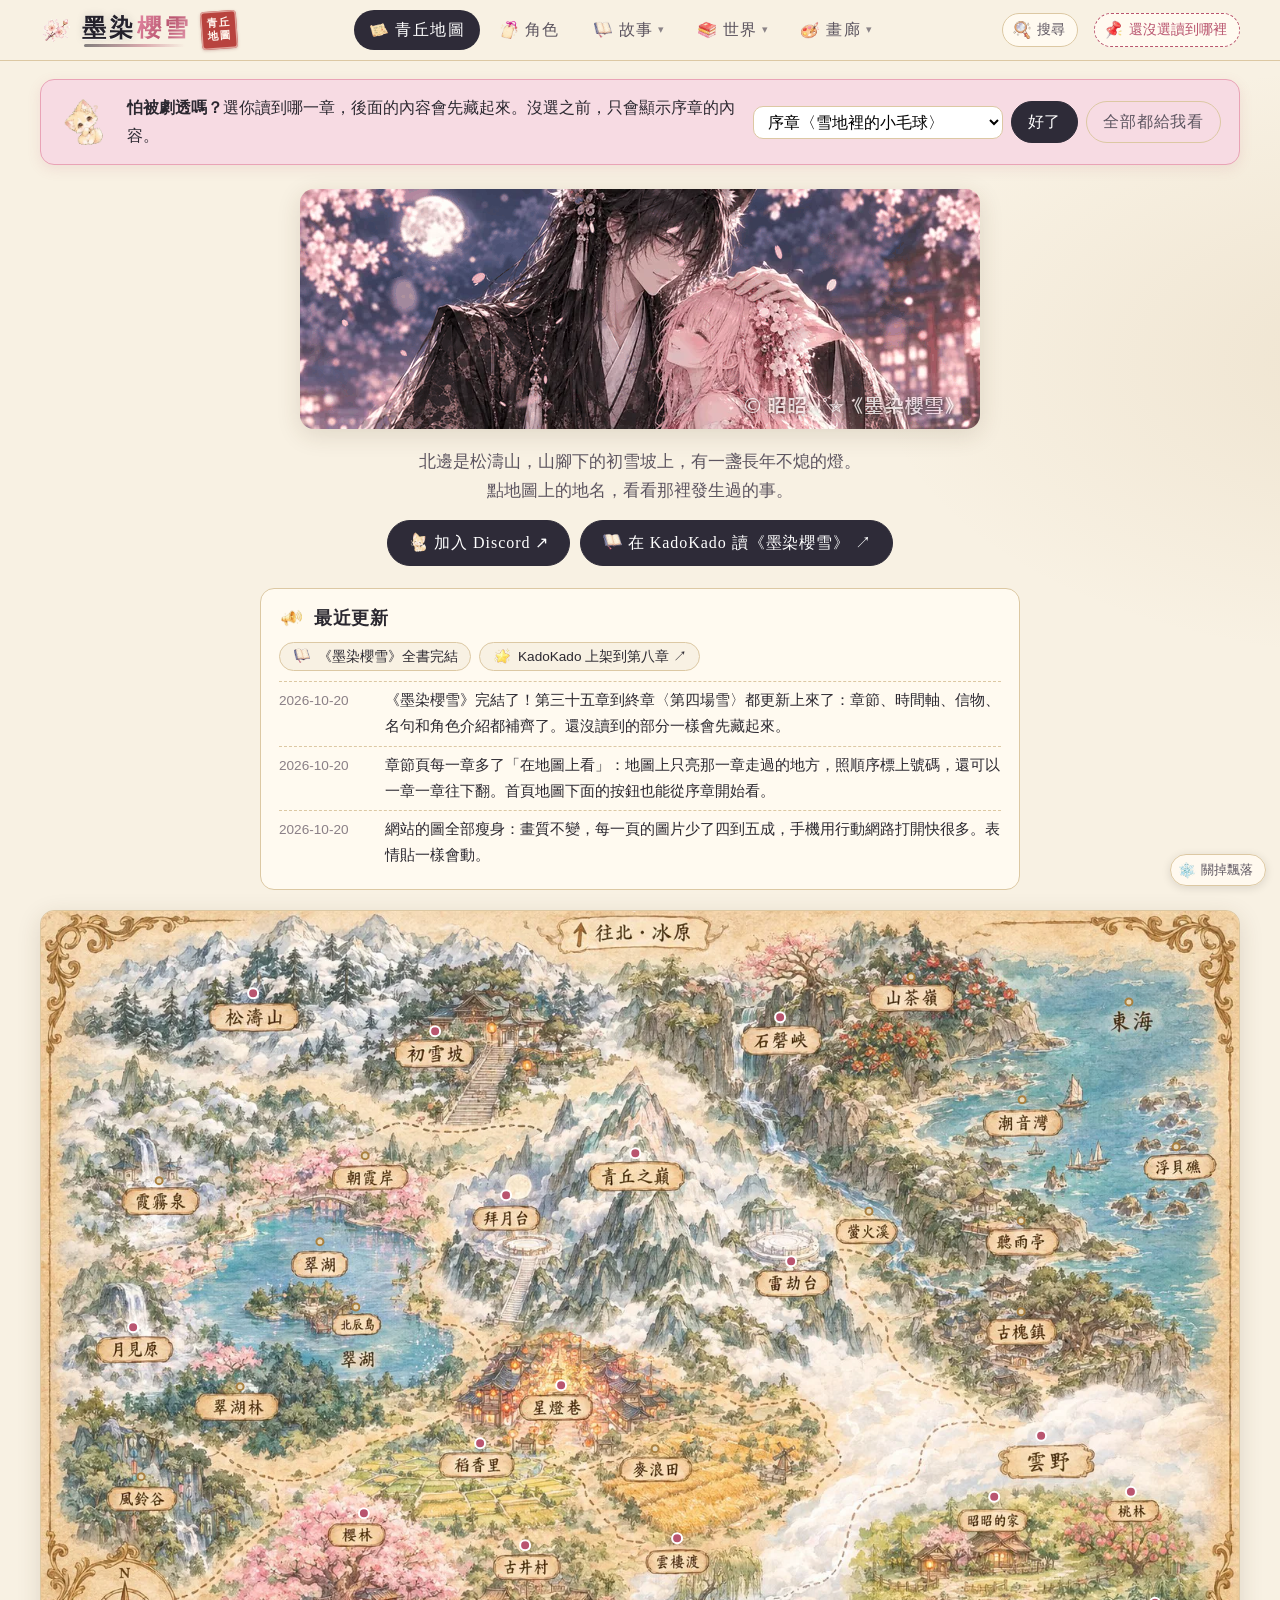
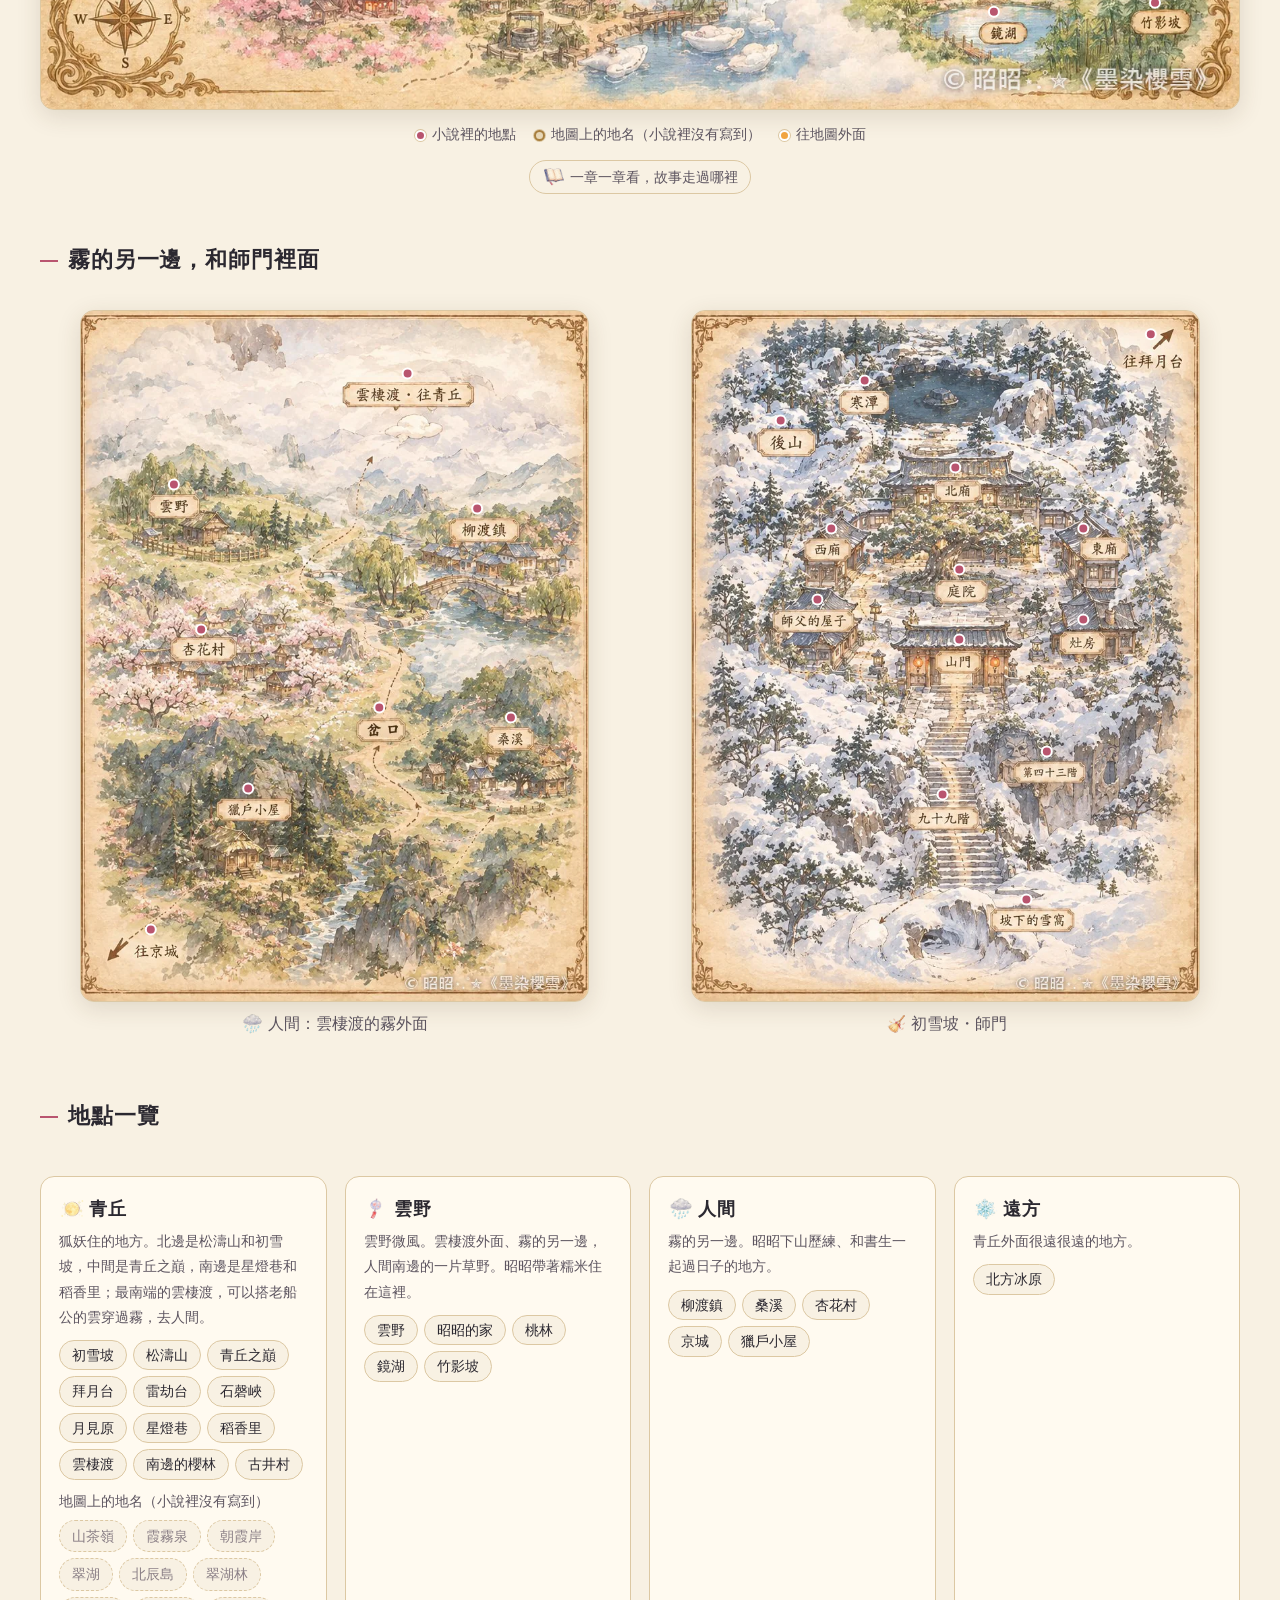
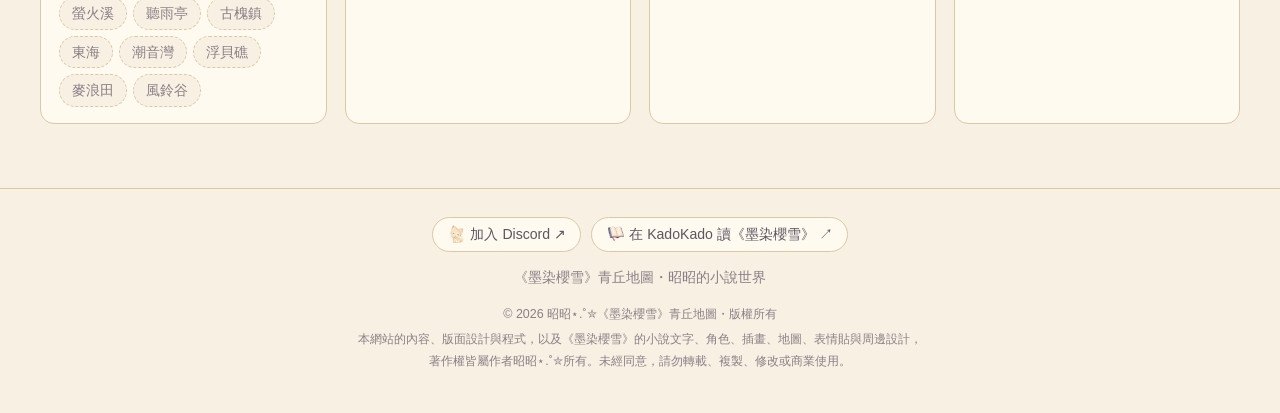
==== commit f300eb4c: "搜「墨染櫻雪」也找得到網站 - 首頁標題改成「墨染櫻雪｜青丘地圖・角色、地點與故事」；加上只給搜尋引擎的 h1「墨染櫻雪・青丘地圖」（外觀不變） - 首頁加結構化資料：網站「墨染櫻雪・青丘地圖」＋小說" ====
--- a/index.html
+++ b/index.html
@@ -6,7 +6,7 @@
   <meta http-equiv="Content-Security-Policy" content="default-src 'self'; script-src 'self' https://gc.zgo.at 'sha256-EeIUO2T9j26SzKqmVnqqejVLIuXug2+1lpc7whHD3sM='; style-src 'self' 'unsafe-inline' https://fonts.googleapis.com; font-src 'self' https://fonts.gstatic.com; img-src 'self' data: blob: https://jiayi.goatcounter.com; connect-src 'self' https://jiayi.goatcounter.com; frame-src 'self'; object-src 'none'; base-uri 'self'; form-action 'self'; upgrade-insecure-requests">
   <meta name="referrer" content="strict-origin-when-cross-origin">
   <meta name="viewport" content="width=device-width, initial-scale=1">
-  <title>墨染櫻雪 青丘地圖｜九尾狐師徒原創小說的世界</title>
+  <title>墨染櫻雪｜青丘地圖・角色、地點與故事</title>
   <!-- 分享預覽（Discord、LINE、FB 貼網址時出現的卡片）＋網站小圖示 -->
   <meta name="description" content="《墨染櫻雪》是昭昭⋆.˚✮在 KadoKado 連載的九尾狐師徒原創小說。點青丘地圖上的地名，走進初雪坡、拜月台、星燈巷和雲野；有防劇透，選讀到哪一章就好。">
   <link rel="canonical" href="https://jiayi0910.github.io/qingqiu_website/">
@@ -15,7 +15,7 @@
   <meta name="theme-color" content="#b9556f">
   <meta property="og:type" content="website">
   <meta property="og:site_name" content="墨染櫻雪・青丘地圖">
-  <meta property="og:title" content="墨染櫻雪 青丘地圖｜九尾狐師徒原創小說的世界">
+  <meta property="og:title" content="墨染櫻雪｜青丘地圖・角色、地點與故事">
   <meta property="og:description" content="《墨染櫻雪》是昭昭⋆.˚✮在 KadoKado 連載的九尾狐師徒原創小說。點青丘地圖上的地名，走進初雪坡、拜月台、星燈巷和雲野；有防劇透，選讀到哪一章就好。">
   <meta property="og:url" content="https://jiayi0910.github.io/qingqiu_website/">
   <meta property="og:image" content="https://jiayi0910.github.io/qingqiu_website/images/og/home.jpg">
@@ -31,6 +31,66 @@
   <link rel="preconnect" href="https://fonts.gstatic.com" crossorigin>
   <link href="https://fonts.googleapis.com/css2?family=Noto+Serif+TC:wght@500;700&display=swap" rel="stylesheet">
   <link rel="stylesheet" href="css/style.css">
+  <!-- 結構化資料（給 Google 看）：這個網站是《墨染櫻雪》的設定網站，小說在 KadoKado -->
+  <script type="application/ld+json">
+{
+    "@context": "https://schema.org",
+    "@graph": [
+      {
+        "@type": "WebSite",
+        "@id": "https://jiayi0910.github.io/qingqiu_website/#website",
+        "name": "墨染櫻雪・青丘地圖",
+        "alternateName": [
+          "墨染櫻雪 青丘地圖",
+          "墨染櫻雪"
+        ],
+        "url": "https://jiayi0910.github.io/qingqiu_website/",
+        "inLanguage": "zh-Hant-TW",
+        "description": "《墨染櫻雪》的官方設定網站：青丘地圖、角色、地點、章節、時間軸與信物。",
+        "author": {
+          "@id": "https://jiayi0910.github.io/qingqiu_website/#author"
+        },
+        "copyrightHolder": {
+          "@id": "https://jiayi0910.github.io/qingqiu_website/#author"
+        },
+        "copyrightYear": 2026,
+        "about": {
+          "@id": "https://jiayi0910.github.io/qingqiu_website/#book"
+        }
+      },
+      {
+        "@type": "Person",
+        "@id": "https://jiayi0910.github.io/qingqiu_website/#author",
+        "name": "昭昭⋆.˚✮"
+      },
+      {
+        "@type": "Book",
+        "@id": "https://jiayi0910.github.io/qingqiu_website/#book",
+        "name": "墨染櫻雪",
+        "author": {
+          "@id": "https://jiayi0910.github.io/qingqiu_website/#author"
+        },
+        "inLanguage": "zh-Hant-TW",
+        "genre": [
+          "玄幻仙俠",
+          "戀愛言情",
+          "奇幻"
+        ],
+        "description": "青丘初雪坡的師門裡，有一隻最笨的小狐狸。又甜又虐的九尾狐師徒原創小說，現在與過去兩條時間線交錯。",
+        "url": "https://www.kadokado.com.tw/book/92097",
+        "sameAs": [
+          "https://www.kadokado.com.tw/book/92097",
+          "https://jiayi0910.github.io/qingqiu_website/"
+        ],
+        "image": "https://jiayi0910.github.io/qingqiu_website/images/og/home.jpg",
+        "copyrightHolder": {
+          "@id": "https://jiayi0910.github.io/qingqiu_website/#author"
+        },
+        "copyrightYear": 2026
+      }
+    ]
+  }
+  </script>
 </head>
 <body data-page="map">
   <header class="site-header">
@@ -41,6 +101,7 @@
   </header>
 
   <main class="wrap">
+    <h1 class="visually-hidden" style="position:absolute;width:1px;height:1px;margin:-1px;overflow:hidden;clip:rect(0 0 0 0);white-space:nowrap">墨染櫻雪・青丘地圖</h1>
     <div class="hero-banner">
       <picture>
         <source srcset="images/banner/sakura-fall-still.webp" media="(prefers-reduced-motion: reduce)">
--- a/css/style.css
+++ b/css/style.css
@@ -29,6 +29,8 @@
 * { box-sizing: border-box; }
 /* 程式把東西藏起來（hidden）時，不管那個東西原本是 grid 還是 flex，都一定要藏住 */
 [hidden] { display: none !important; }
+/* 畫面上看不到、但搜尋引擎和讀螢幕軟體讀得到的字 */
+.visually-hidden { position: absolute !important; width: 1px; height: 1px; padding: 0; margin: -1px; overflow: hidden; clip: rect(0 0 0 0); white-space: nowrap; border: 0; }
 
 html { scroll-behavior: smooth; }
 
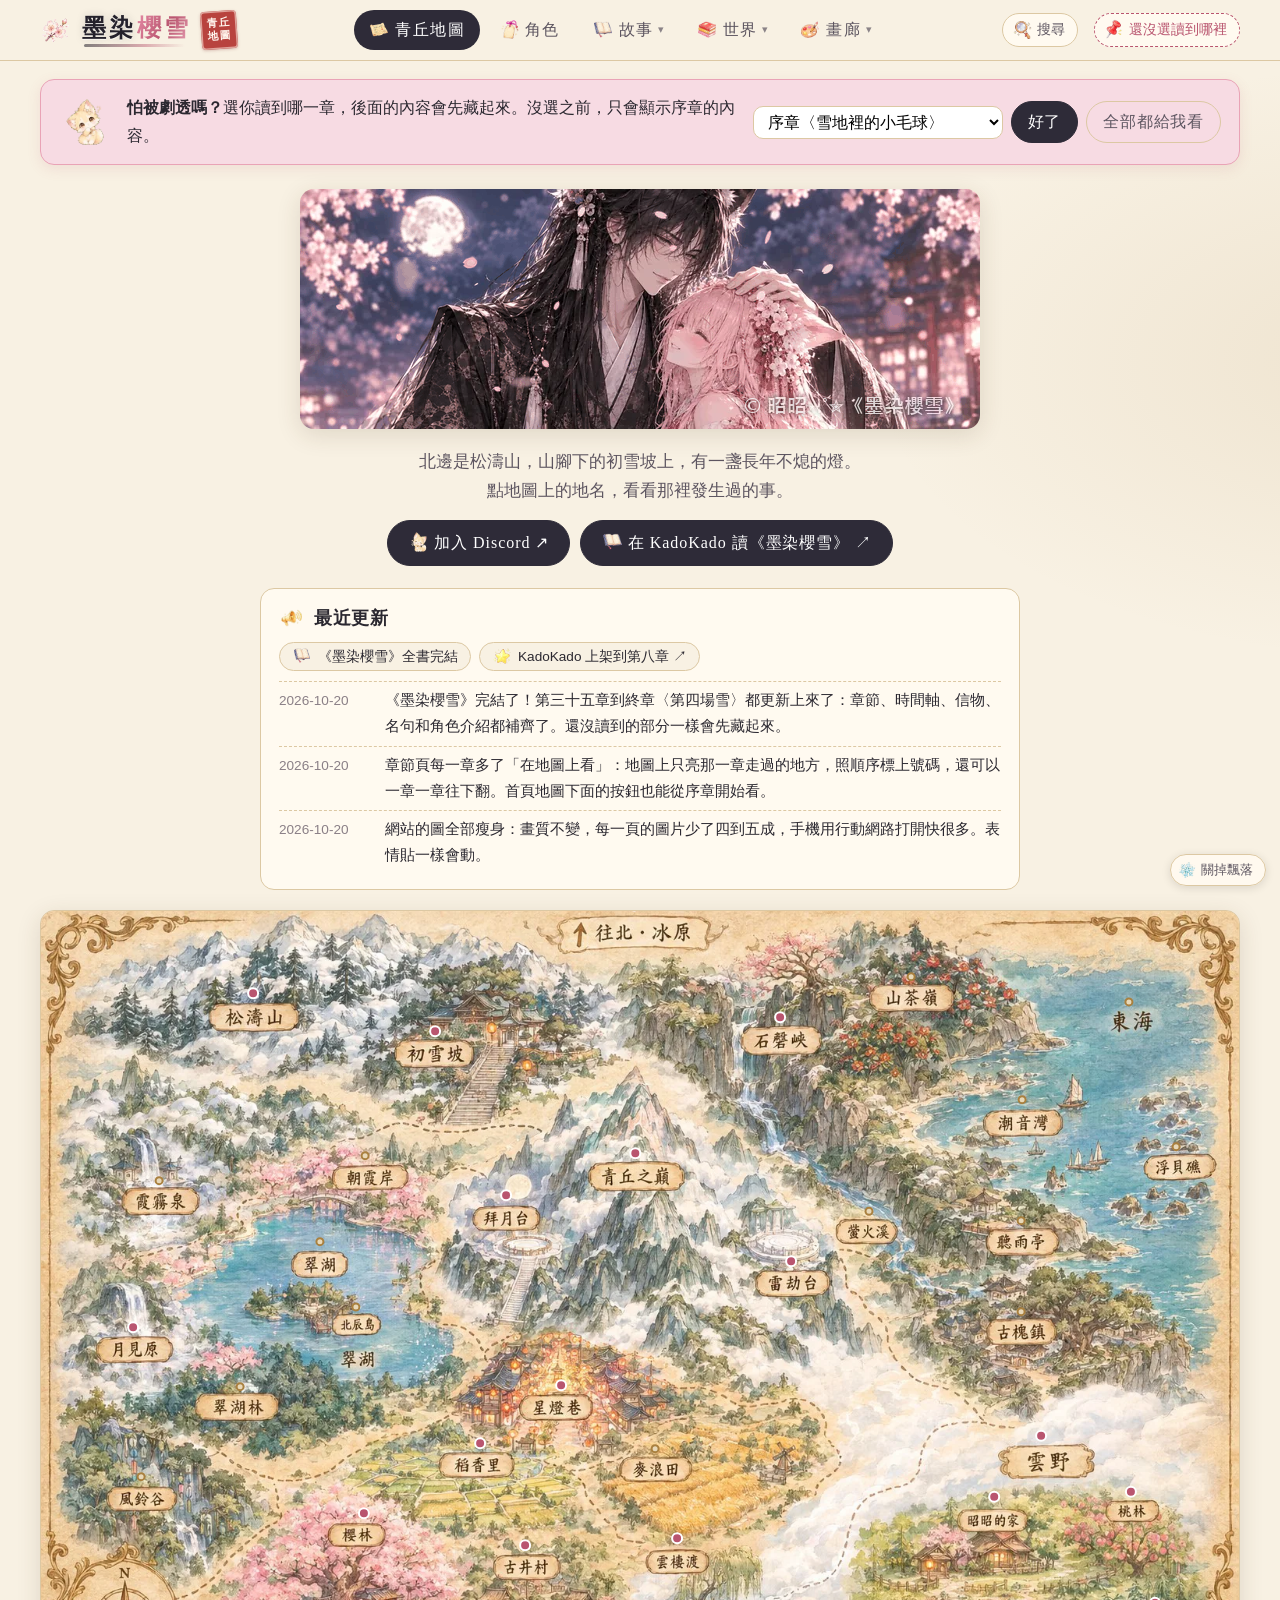
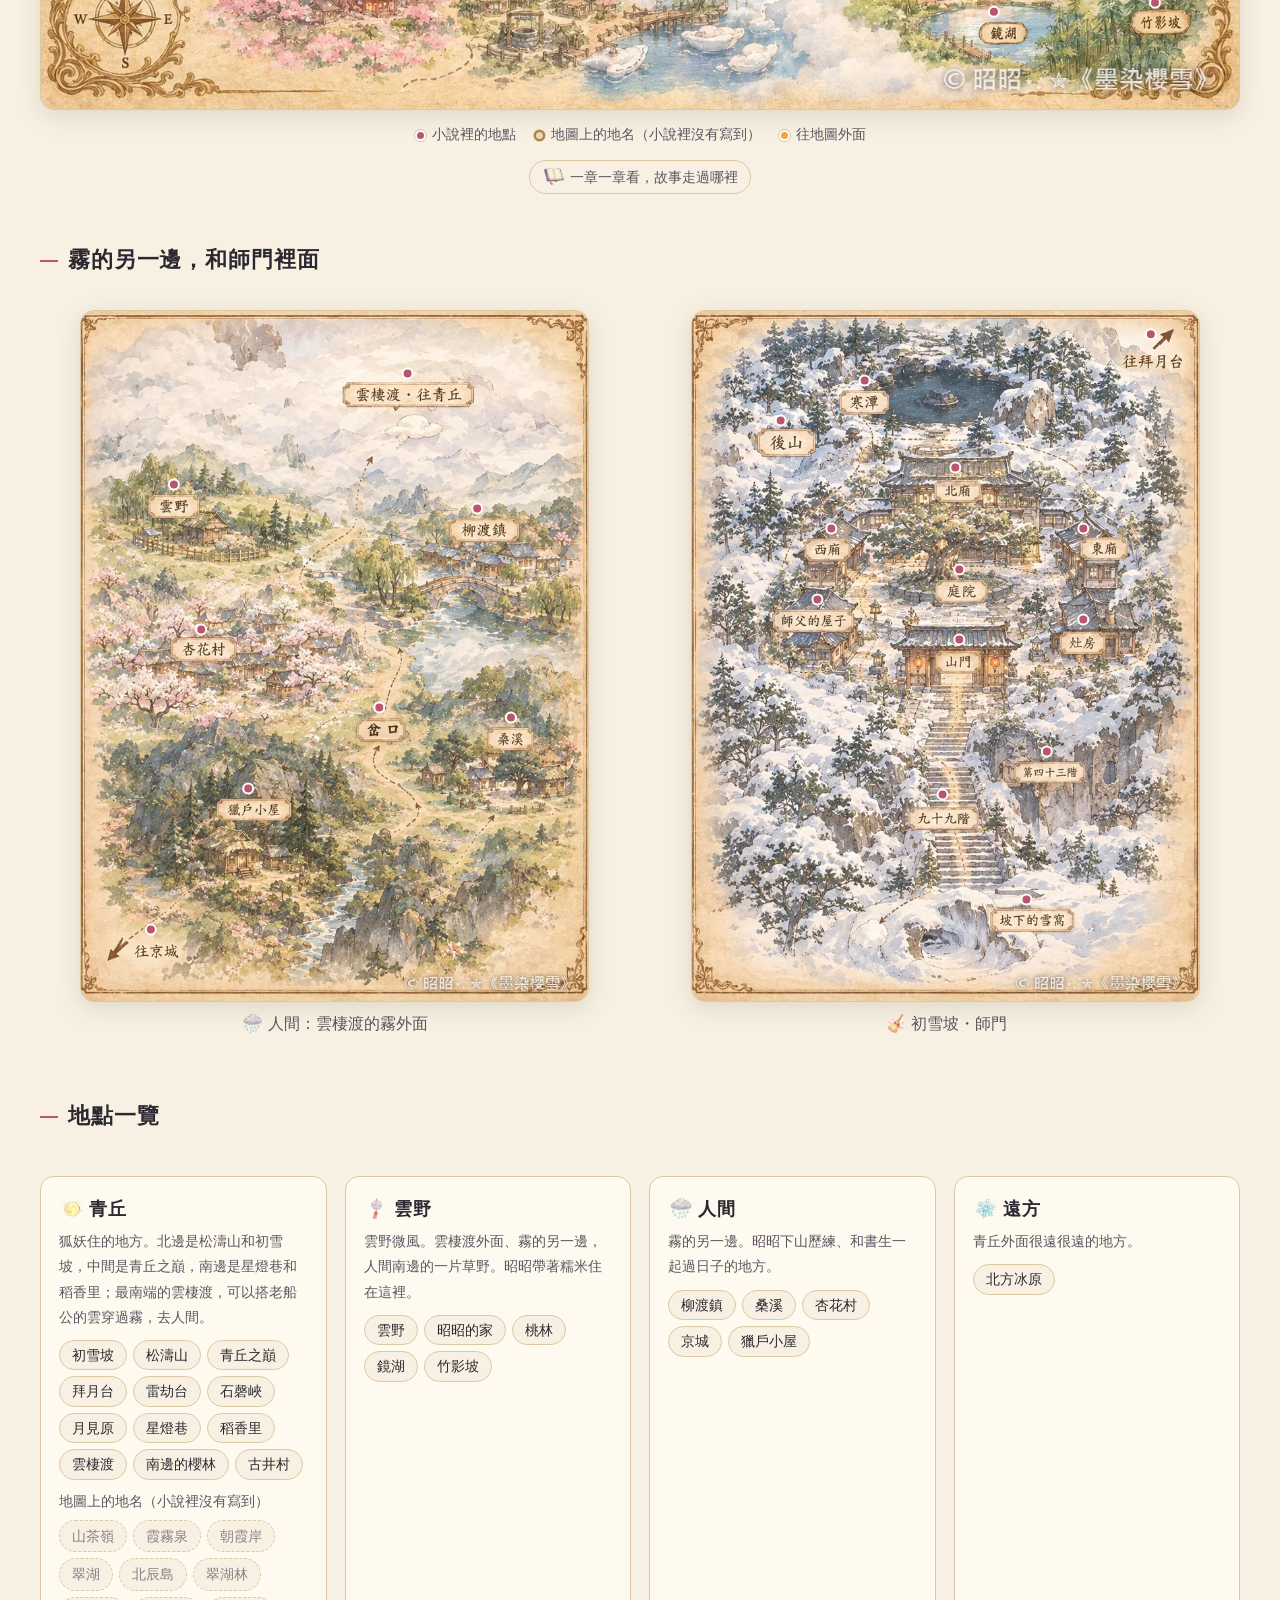
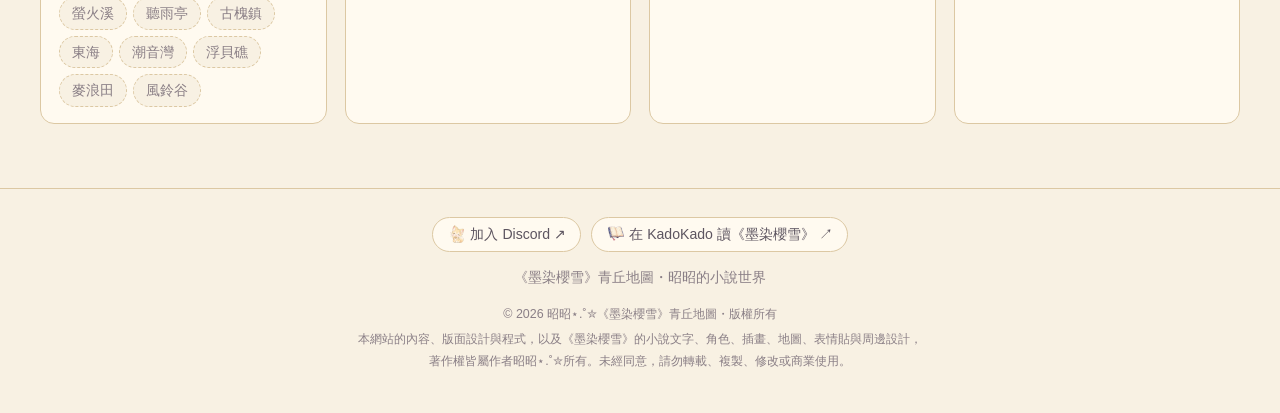
==== commit 65df534a: "加上 Google Search Console 驗證 Co-Authored-By: Claude Opus 5.5 <noreply@anthropic.com>" ====
--- a/index.html
+++ b/index.html
@@ -10,6 +10,8 @@
   <!-- 分享預覽（Discord、LINE、FB 貼網址時出現的卡片）＋網站小圖示 -->
   <meta name="description" content="《墨染櫻雪》是昭昭⋆.˚✮在 KadoKado 連載的九尾狐師徒原創小說。點青丘地圖上的地名，走進初雪坡、拜月台、星燈巷和雲野；有防劇透，選讀到哪一章就好。">
   <link rel="canonical" href="https://jiayi0910.github.io/qingqiu_website/">
+  <!-- Google Search Console 驗證（這不是密碼，不能刪，刪了 Search Console 會失去驗證） -->
+  <meta name="google-site-verification" content="wz6zzFFgLpm4GCzlkE5zV17Rg-Kg8AMzxUGJoqTALtc">
   <meta name="author" content="昭昭⋆.˚✮">
   <meta name="copyright" content="© 2026 昭昭⋆.˚✮《墨染櫻雪》，版權所有，請勿轉載">
   <meta name="theme-color" content="#b9556f">
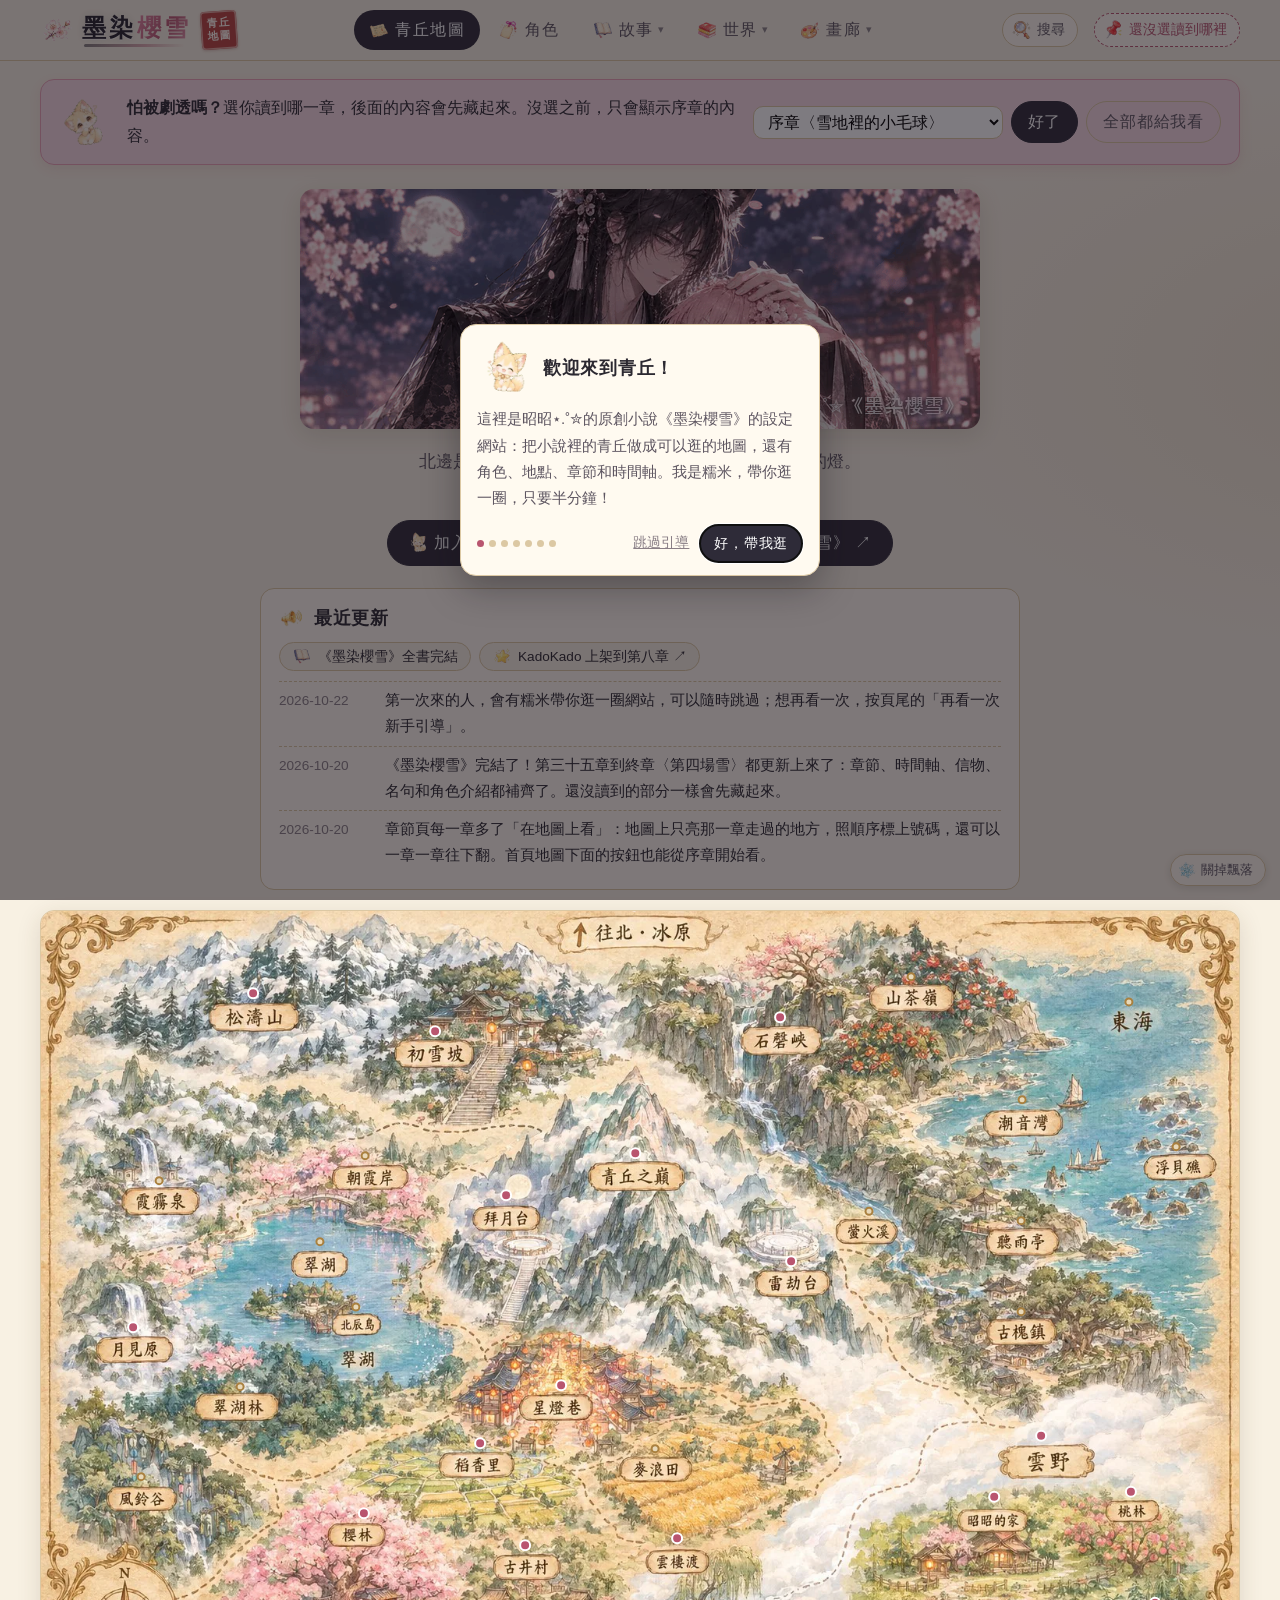
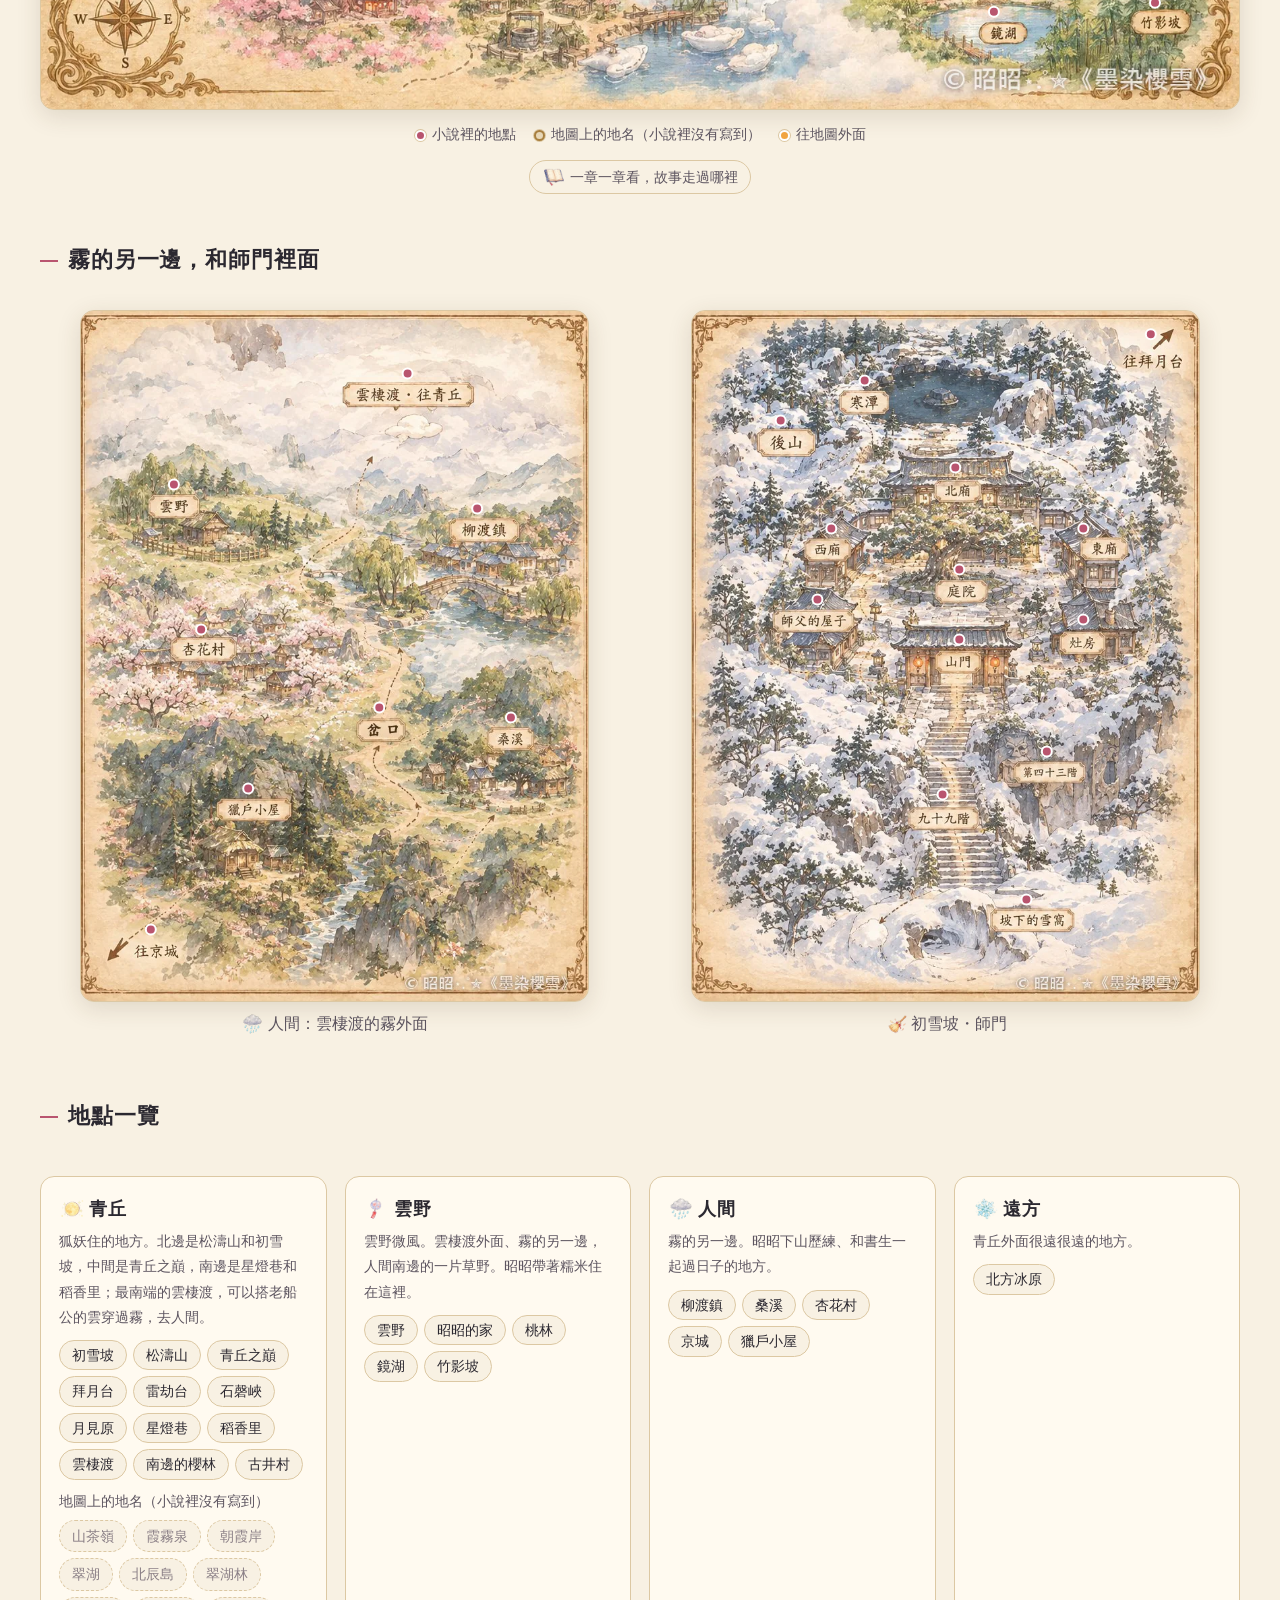
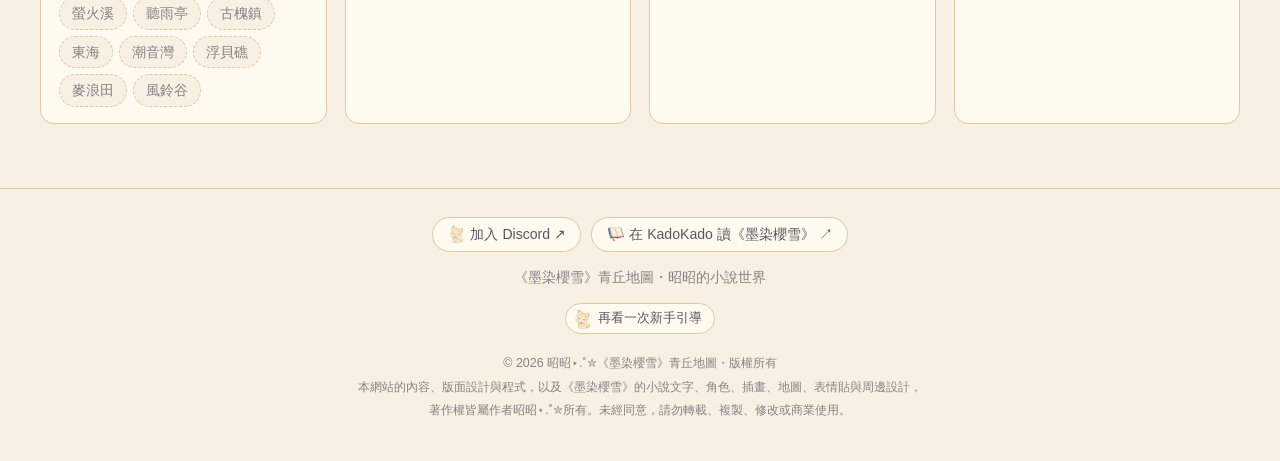
==== commit 723e11cc: "新手引導：第一次來的人由糯米帶著逛一圈 - 首頁 7 步：地圖、一章一章看、選單、搜尋、KadoKado／Discord，最後停在「讀到第幾章」 - 其他頁 5 步（從 Google 直接點進地點頁的" ====
--- a/index.html
+++ b/index.html
@@ -159,5 +159,6 @@
   <script src="js/common.js"></script>
   <script src="js/map.js"></script>
   <script src="js/falling.js"></script>
+  <script src="js/tour.js"></script>
 </body>
 </html>
--- a/css/style.css
+++ b/css/style.css
@@ -857,3 +857,39 @@
 .lost p { color: var(--ink-soft); font-family: var(--serif); }
 .lost__actions { display: flex; gap: 10px; justify-content: center; margin-top: 20px; }
 .lost__actions .btn { display: inline-block; text-decoration: none; }
+
+/* ---------- 新手引導（js/tour.js）：糯米帶第一次來的人逛一圈 ---------- */
+.tour { position: fixed; inset: 0; z-index: 1000; }
+.tour__block { position: fixed; inset: 0; }
+.tour--center .tour__block { background: rgba(20, 16, 24, 0.55); }
+.tour__spot {
+  position: fixed; border-radius: 14px; pointer-events: none;
+  box-shadow: 0 0 0 3px var(--sakura), 0 0 0 9999px rgba(20, 16, 24, 0.55);
+  transition: left 0.25s ease, top 0.25s ease, width 0.25s ease, height 0.25s ease;
+}
+.tour--center .tour__spot { display: none; }
+.tour__card {
+  position: fixed; width: min(360px, calc(100vw - 24px)); padding: 14px 16px 12px;
+  background: var(--card); border: 1px solid var(--line); border-radius: 16px;
+  box-shadow: 0 12px 36px rgba(20, 16, 24, 0.35); transition: left 0.25s ease, top 0.25s ease;
+}
+.tour__head { display: flex; align-items: center; gap: 10px; }
+.tour__mascot .icon { width: 56px; height: 56px; margin: 0; }
+.tour__title { margin: 0; font-size: 1.12rem; line-height: 1.4; }
+.tour__text { margin: 8px 0 12px; color: var(--ink-soft); font-size: 0.94rem; line-height: 1.75; }
+.tour__foot { display: flex; align-items: center; flex-wrap: wrap; gap: 6px; }
+.tour__dots { display: flex; gap: 5px; margin-right: auto; }
+.tour__dots i { width: 7px; height: 7px; border-radius: 50%; background: var(--line); }
+.tour__dots i.on { background: var(--sakura-deep); }
+.tour__skip { background: none; border: 0; padding: 6px 4px; color: var(--ink-faint); font: inherit; font-size: 0.85rem; text-decoration: underline; cursor: pointer; }
+.tour__foot .btn { padding: 6px 14px; font-size: 0.9rem; }
+@media (prefers-reduced-motion: reduce) { .tour__spot, .tour__card { transition: none; } }
+/* 矮的手機：對話框小一點，才不會蓋住要介紹的東西 */
+@media (max-height: 620px) { .tour__mascot .icon { width: 40px; height: 40px; } .tour__text { font-size: 0.86rem; line-height: 1.6; margin: 6px 0 8px; } .tour__card { padding: 10px 12px 8px; } }
+.tour-again { margin: 14px 0 0; }
+.tour-again button {
+  display: inline-flex; align-items: center; gap: 4px; padding: 3px 12px 3px 6px; border-radius: 999px;
+  border: 1px solid var(--line); background: var(--card); color: var(--ink-soft); font: inherit; font-size: 0.82rem; cursor: pointer;
+}
+.tour-again button:hover { background: var(--sakura-soft); }
+.tour-again .icon { width: 22px; height: 22px; margin: 0; }
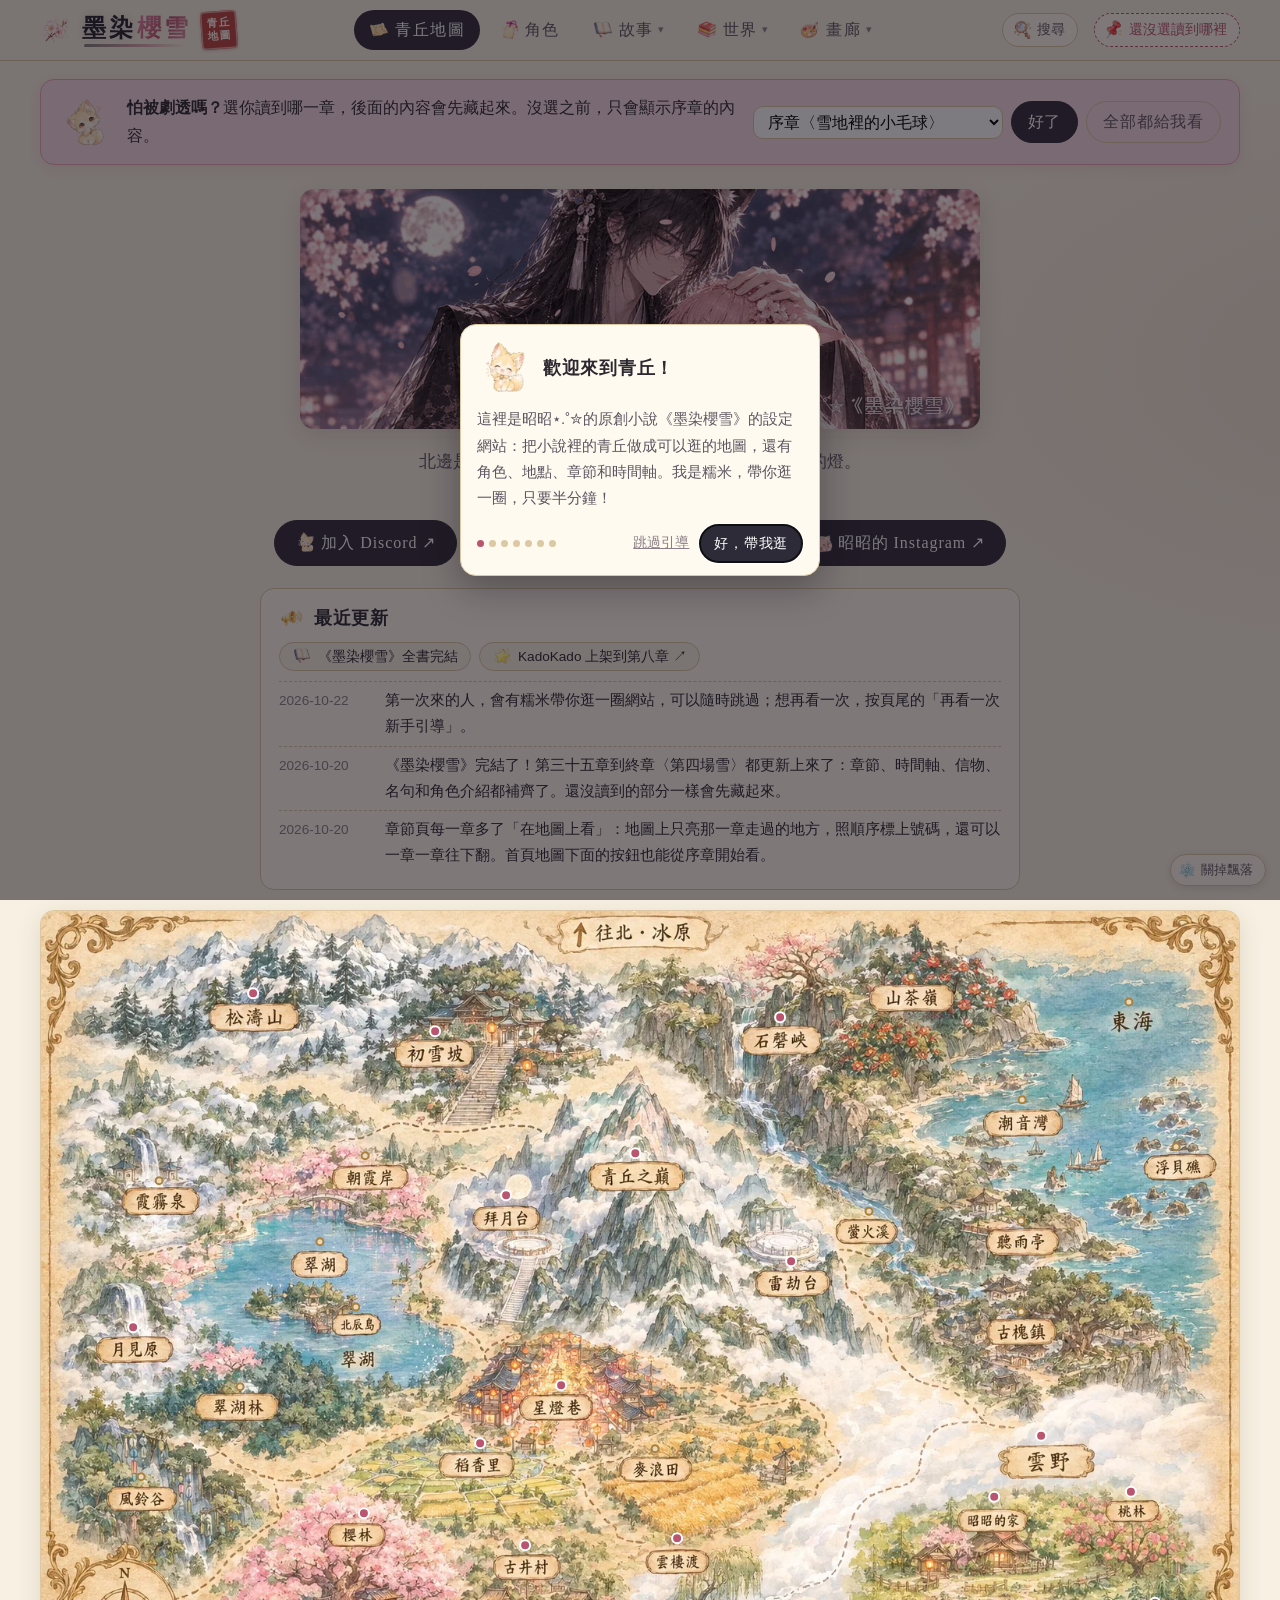
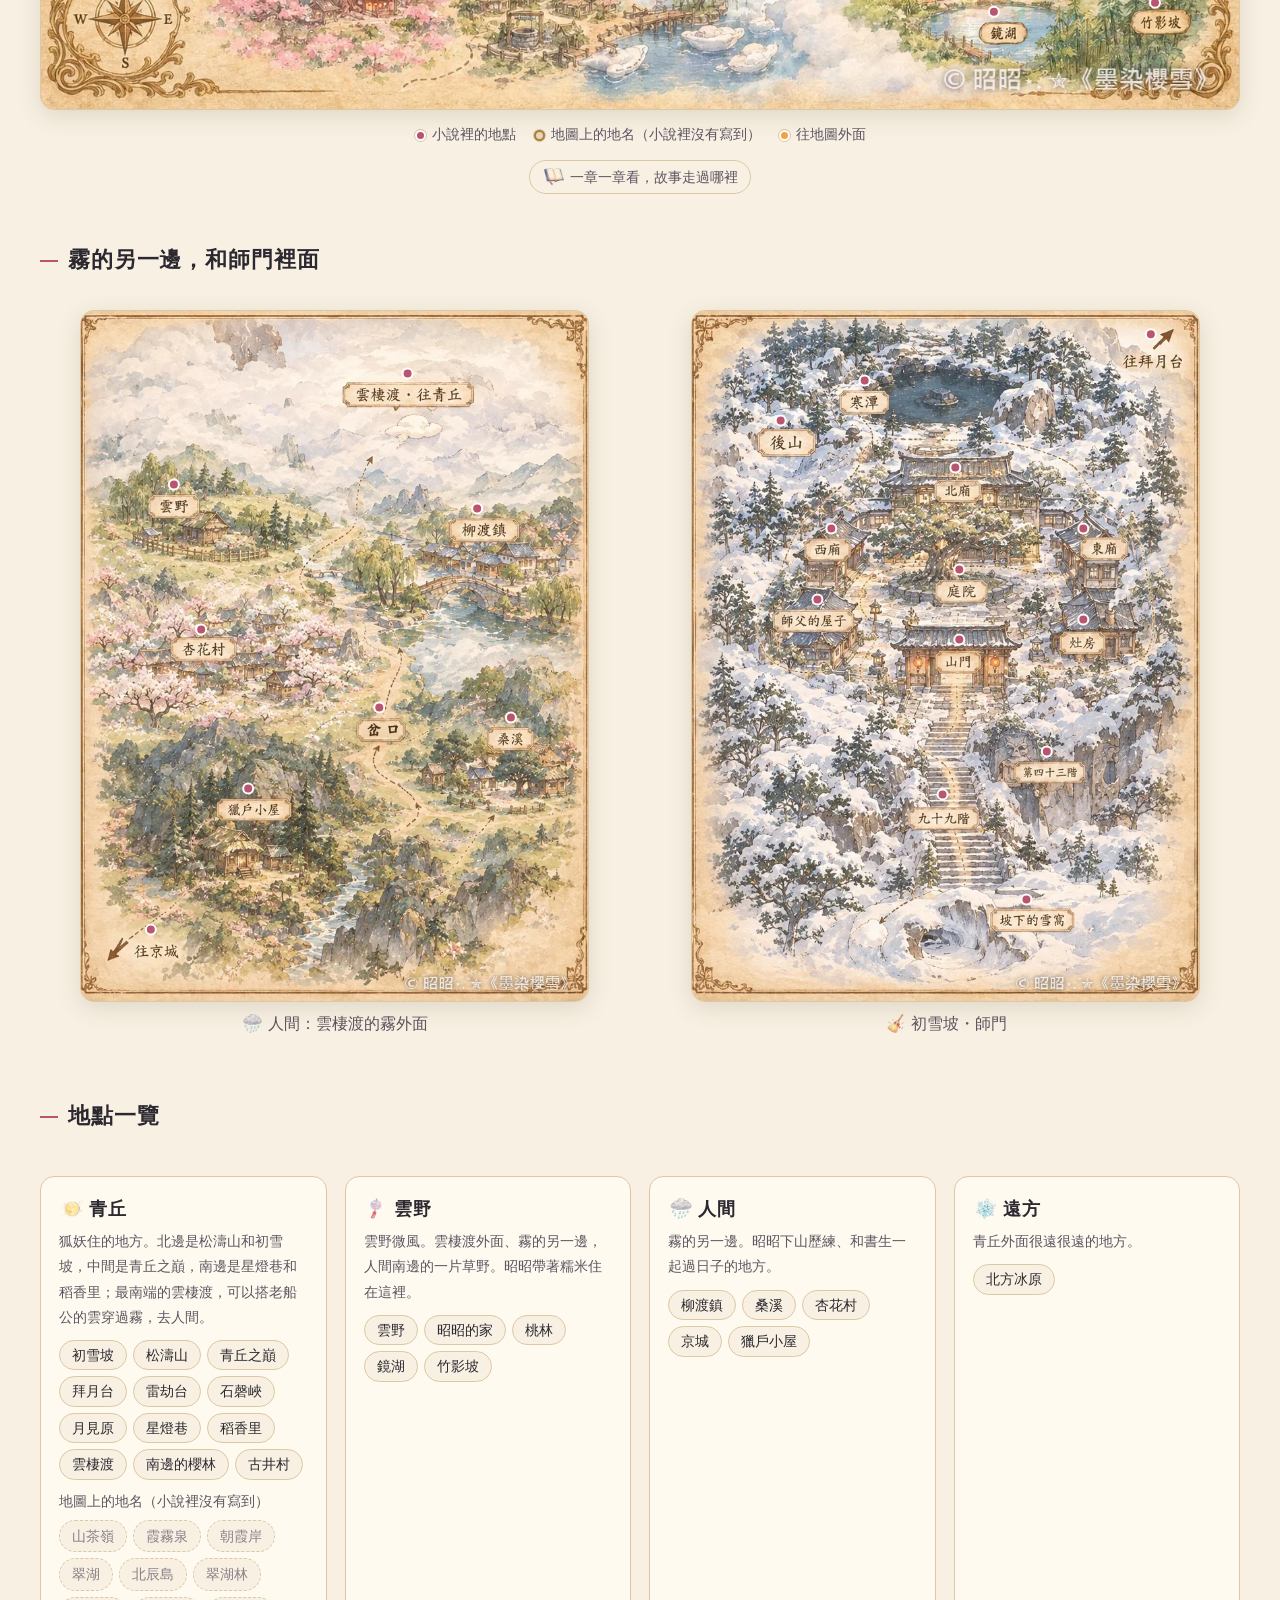
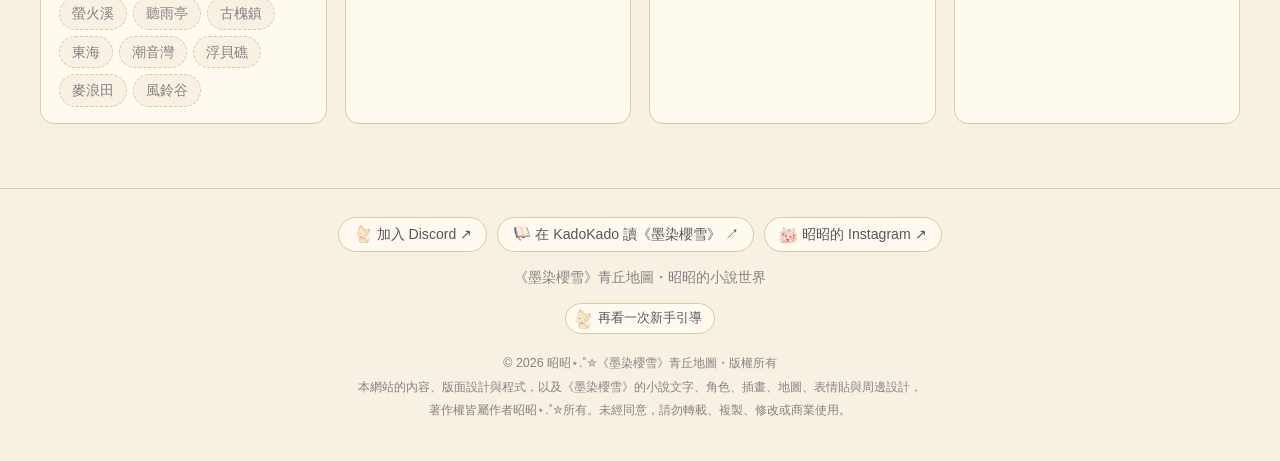
==== commit 9744ac2f: "加上昭昭的 Instagram 連結 - 首頁按鈕和每一頁頁尾多一顆「昭昭的 Instagram」 - 新手引導的連結那一步提到 Instagram - 給 Google 的作者資料加上 Instag" ====
--- a/index.html
+++ b/index.html
@@ -63,7 +63,10 @@
       {
         "@type": "Person",
         "@id": "https://jiayi0910.github.io/qingqiu_website/#author",
-        "name": "昭昭⋆.˚✮"
+        "name": "昭昭⋆.˚✮",
+        "sameAs": [
+          "https://www.instagram.com/1e.0910_/"
+        ]
       },
       {
         "@type": "Book",
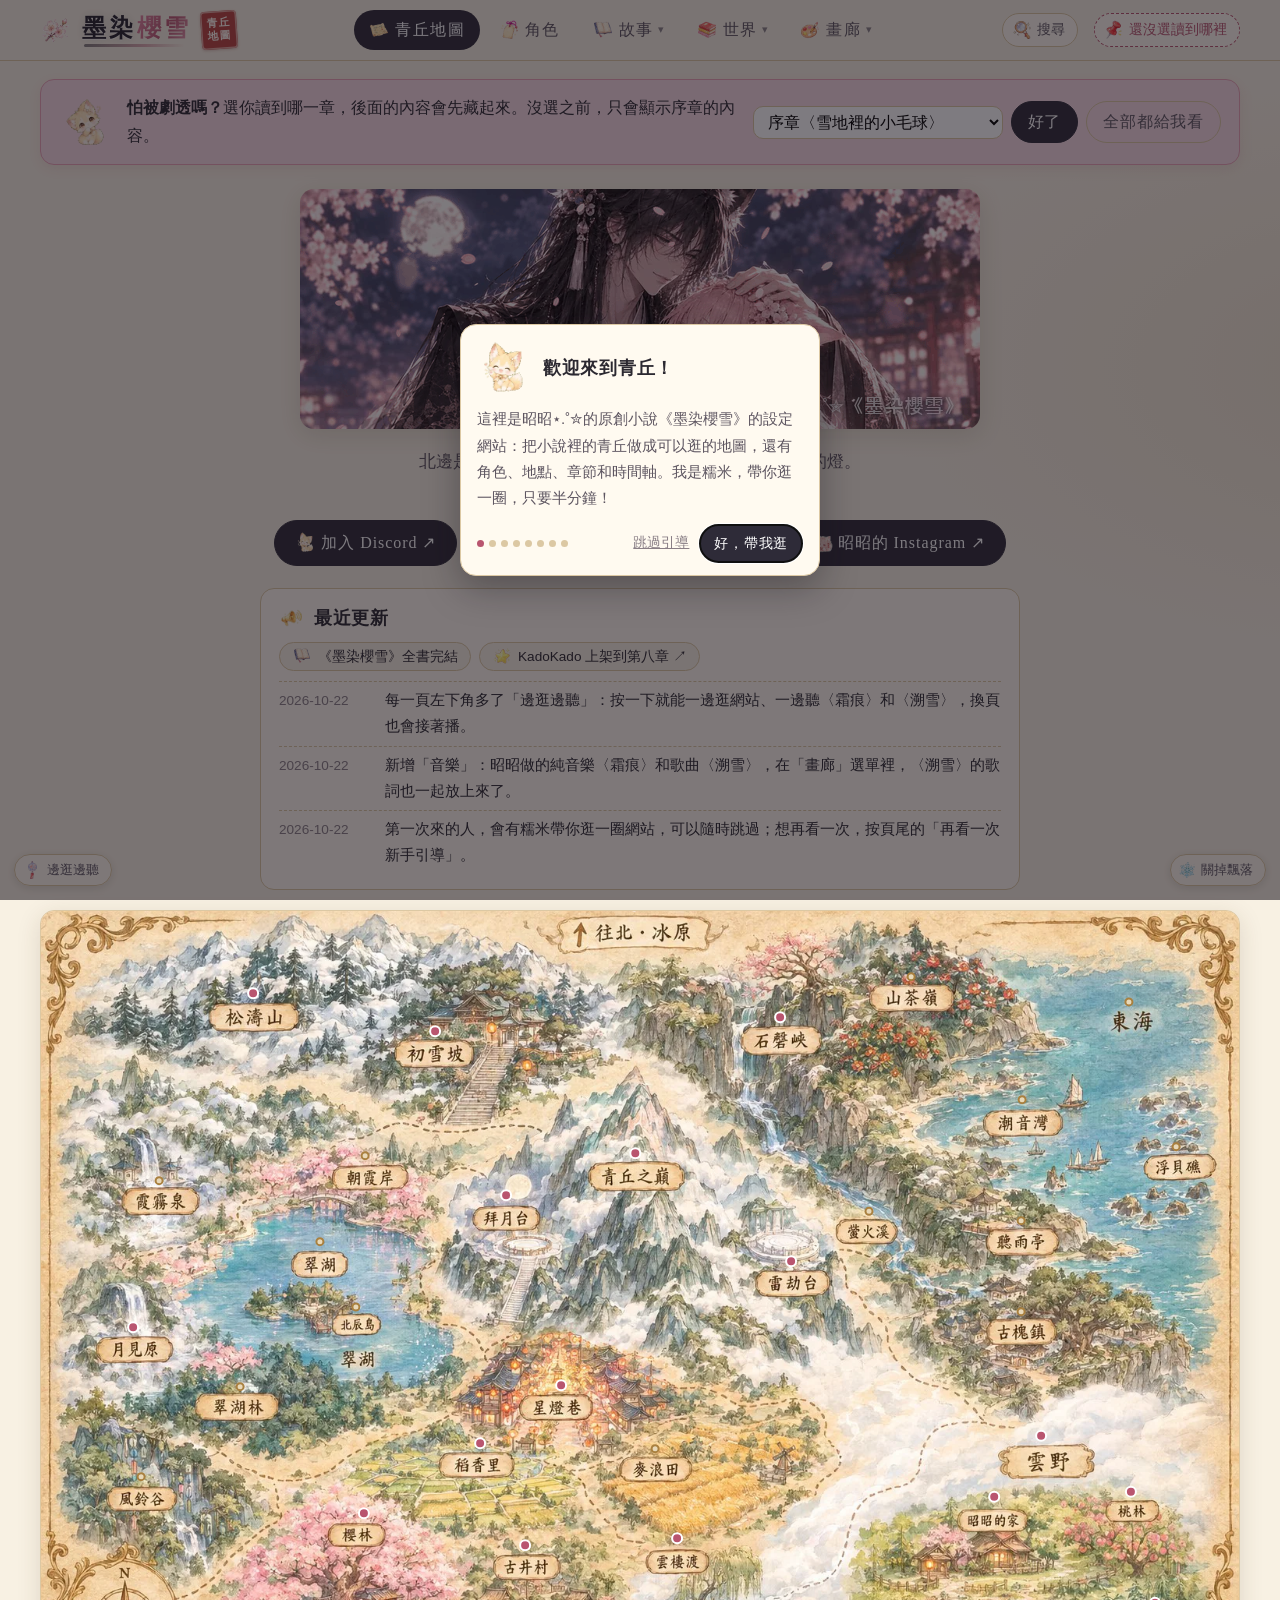
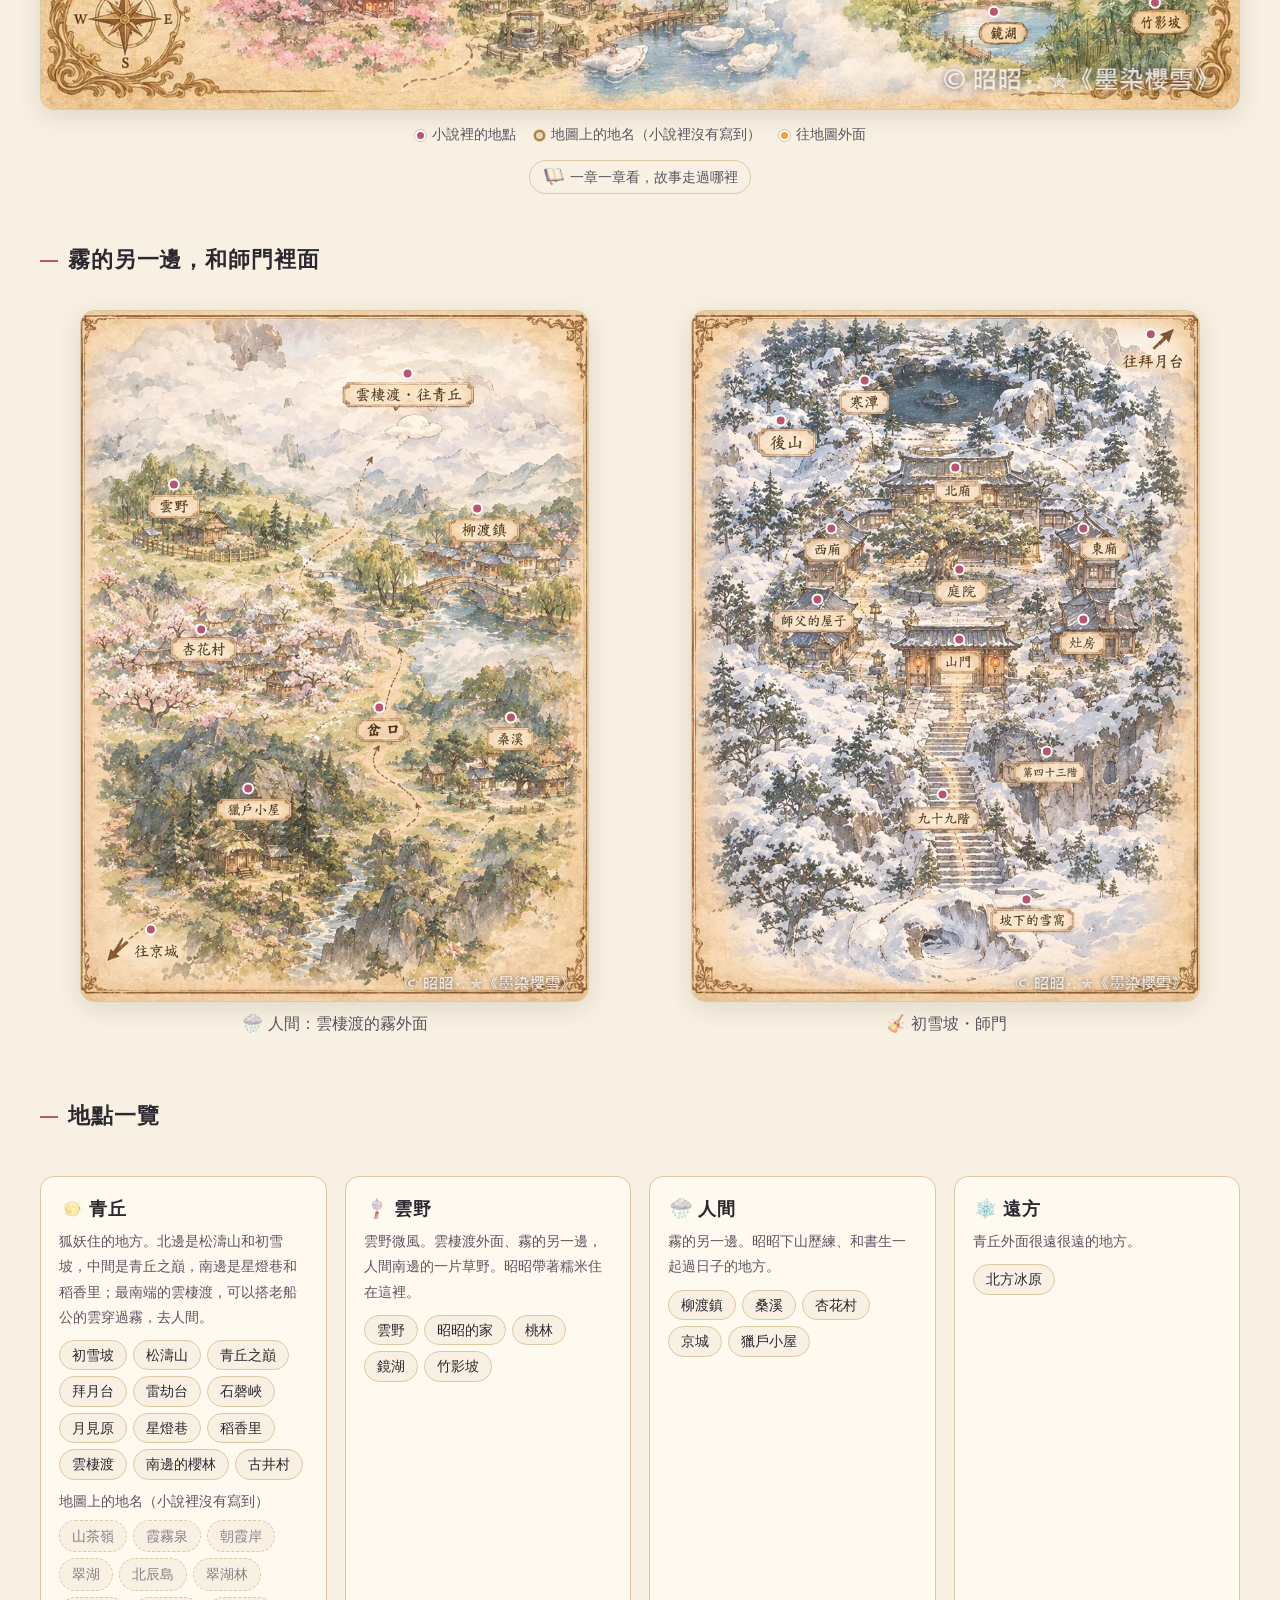
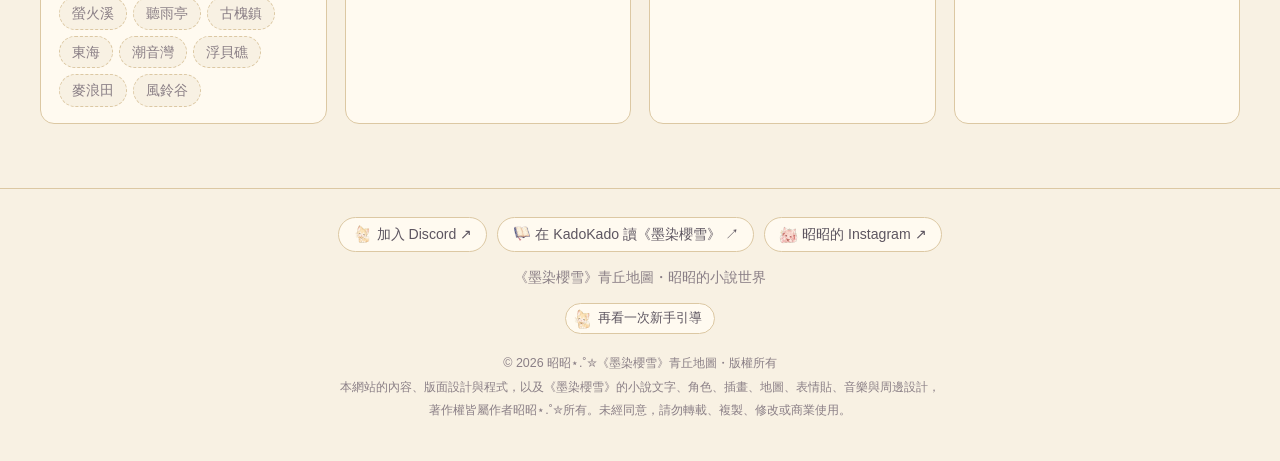
==== commit f733aabe: "邊逛邊聽：每一頁左下角的小播放器 - 播〈霜痕〉和〈溯雪〉，播完接下一首；換頁時記住播到哪裡，新的一頁接著播 - 瀏覽器不讓自動出聲（例如 iPhone）時，按鈕會亮起「點一下繼續」 - 不會在第一次" ====
--- a/index.html
+++ b/index.html
@@ -159,9 +159,11 @@
   <script src="js/data/chapters.js"></script>
   <script src="js/data/map.js"></script>
   <script src="js/data/updates.js"></script>
+  <script src="js/data/music.js"></script>
   <script src="js/common.js"></script>
   <script src="js/map.js"></script>
   <script src="js/falling.js"></script>
+  <script src="js/player.js"></script>
   <script src="js/tour.js"></script>
 </body>
 </html>
--- a/css/style.css
+++ b/css/style.css
@@ -893,3 +893,70 @@
 }
 .tour-again button:hover { background: var(--sakura-soft); }
 .tour-again .icon { width: 22px; height: 22px; margin: 0; }
+
+/* ---------- 音樂（music.html） ---------- */
+.music-list { display: grid; gap: 22px; margin: 26px auto 0; max-width: 760px; }
+.song { background: var(--card); border: 1px solid var(--line); border-radius: var(--radius); padding: 16px; box-shadow: var(--shadow); }
+.song__main { display: grid; grid-template-columns: 150px 1fr; gap: 18px; align-items: center; }
+.song__cover { width: 100%; height: auto; aspect-ratio: 1; border-radius: 12px; cursor: zoom-in; box-shadow: 0 4px 14px rgba(40, 40, 60, 0.18); }
+.song__body h2 { margin: 0; font-size: 1.5rem; letter-spacing: 0.12em; }
+.song__meta { margin: 6px 0 12px; display: flex; align-items: center; gap: 10px; color: var(--ink-faint); font-size: 0.9rem; }
+.song audio { width: 100%; }
+.lyrics { margin-top: 18px; padding-top: 14px; border-top: 1px dashed var(--line); text-align: center; }
+.lyrics h3 { margin: 0 0 6px; font-size: 1.05rem; display: inline-flex; align-items: center; gap: 6px; }
+.lyrics h3 .icon { width: 24px; height: 24px; margin: 0; }
+.lyrics__part { margin: 16px 0 0; }
+.lyrics__part p { margin: 2px 0; font-family: var(--serif); font-size: 1.02rem; line-height: 1.9; overflow-wrap: anywhere; }
+.lyrics__part .lyrics__label { font-family: var(--sans); font-size: 0.78rem; color: var(--sakura-deep); letter-spacing: 0.04em; margin-bottom: 4px; }
+.music-note { text-align: center; color: var(--ink-faint); font-size: 0.82rem; margin: 18px 0 0; }
+@media (max-width: 520px) {
+  .song__main { grid-template-columns: 1fr; justify-items: center; text-align: center; }
+  .song__cover { width: min(220px, 70%); }
+  .song__meta { justify-content: center; }
+  .song__body { width: 100%; }
+  .lyrics__part .lyrics__label { letter-spacing: 0; font-size: 0.74rem; }
+}
+
+/* ---------- 邊逛邊聽：左下角的小播放器（js/player.js） ---------- */
+.player { position: fixed; left: 14px; bottom: 14px; z-index: 31; display: flex; flex-direction: column; align-items: flex-start; gap: 8px; max-width: calc(100vw - 28px); }
+.player__pill {
+  display: inline-flex; align-items: center; gap: 4px; max-width: 100%;
+  padding: 4px 12px 4px 6px; border-radius: 999px; border: 1px solid var(--line); background: rgba(255, 250, 240, 0.94);
+  color: var(--ink-soft); font: inherit; font-size: 0.8rem; cursor: pointer; box-shadow: 0 2px 10px rgba(0, 0, 0, 0.12);
+}
+.player__pill:hover { background: var(--sakura-soft); }
+.player__pill .icon { width: 22px; height: 22px; margin: 0; flex: none; }
+.player__label { white-space: nowrap; overflow: hidden; text-overflow: ellipsis; }
+.player.is-blocked .player__pill { border-color: var(--sakura-deep); color: var(--sakura-deep); animation: player-pulse 1.6s ease-in-out infinite; }
+@keyframes player-pulse { 0%, 100% { box-shadow: 0 0 0 0 rgba(185, 85, 111, 0.45); } 50% { box-shadow: 0 0 0 7px rgba(185, 85, 111, 0); } }
+/* 正在播的時候，名字旁邊的三條小線會跳 */
+.player__eq { display: none; align-items: flex-end; gap: 2px; height: 12px; margin: 0 2px; }
+.player.is-playing .player__eq { display: inline-flex; }
+.player__eq i { width: 3px; height: 4px; background: var(--sakura-deep); border-radius: 1px; animation: player-eq 0.9s ease-in-out infinite; }
+.player__eq i:nth-child(2) { animation-delay: 0.2s; }
+.player__eq i:nth-child(3) { animation-delay: 0.4s; }
+@keyframes player-eq { 0%, 100% { height: 4px; } 50% { height: 12px; } }
+.player__panel {
+  width: min(320px, calc(100vw - 28px)); padding: 10px 12px 10px; background: var(--card);
+  border: 1px solid var(--line); border-radius: 14px; box-shadow: 0 8px 28px rgba(40, 30, 30, 0.22);
+}
+.player__info { display: grid; grid-template-columns: 52px 1fr auto; gap: 10px; align-items: center; }
+.player__cover { width: 52px; height: 52px; border-radius: 8px; object-fit: cover; }
+.player__text { display: grid; min-width: 0; }
+.player__title { font-family: var(--serif); font-size: 1rem; }
+.player__kind { font-size: 0.75rem; color: var(--ink-faint); white-space: nowrap; overflow: hidden; text-overflow: ellipsis; }
+.player__close { border: 0; background: none; font-size: 1.2rem; line-height: 1; color: var(--ink-faint); cursor: pointer; padding: 4px 6px; align-self: start; }
+.player__bar { width: 100%; margin: 10px 0 4px; accent-color: var(--sakura-deep); }
+.player__row { display: flex; align-items: center; justify-content: space-between; gap: 8px; }
+.player__time { font-size: 0.75rem; color: var(--ink-faint); font-variant-numeric: tabular-nums; min-width: 6.5em; }
+.player__btns { display: inline-flex; gap: 6px; }
+.player__btns button {
+  width: 34px; height: 34px; border-radius: 50%; border: 1px solid var(--line); background: var(--paper);
+  color: var(--ink); font-size: 0.85rem; cursor: pointer; display: inline-grid; place-items: center; padding: 0;
+}
+.player__btns .player__play { width: 40px; height: 40px; background: var(--moling); color: #fff; border-color: var(--moling); font-size: 0.95rem; }
+.player__btns button:hover { background: var(--sakura-soft); }
+.player__btns .player__play:hover { background: #45405a; }
+.player__lyrics { font-size: 0.8rem; min-width: 2.5em; text-align: right; }
+@media (prefers-reduced-motion: reduce) { .player__eq i, .player.is-blocked .player__pill { animation: none; } }
+@media print { .player { display: none; } }
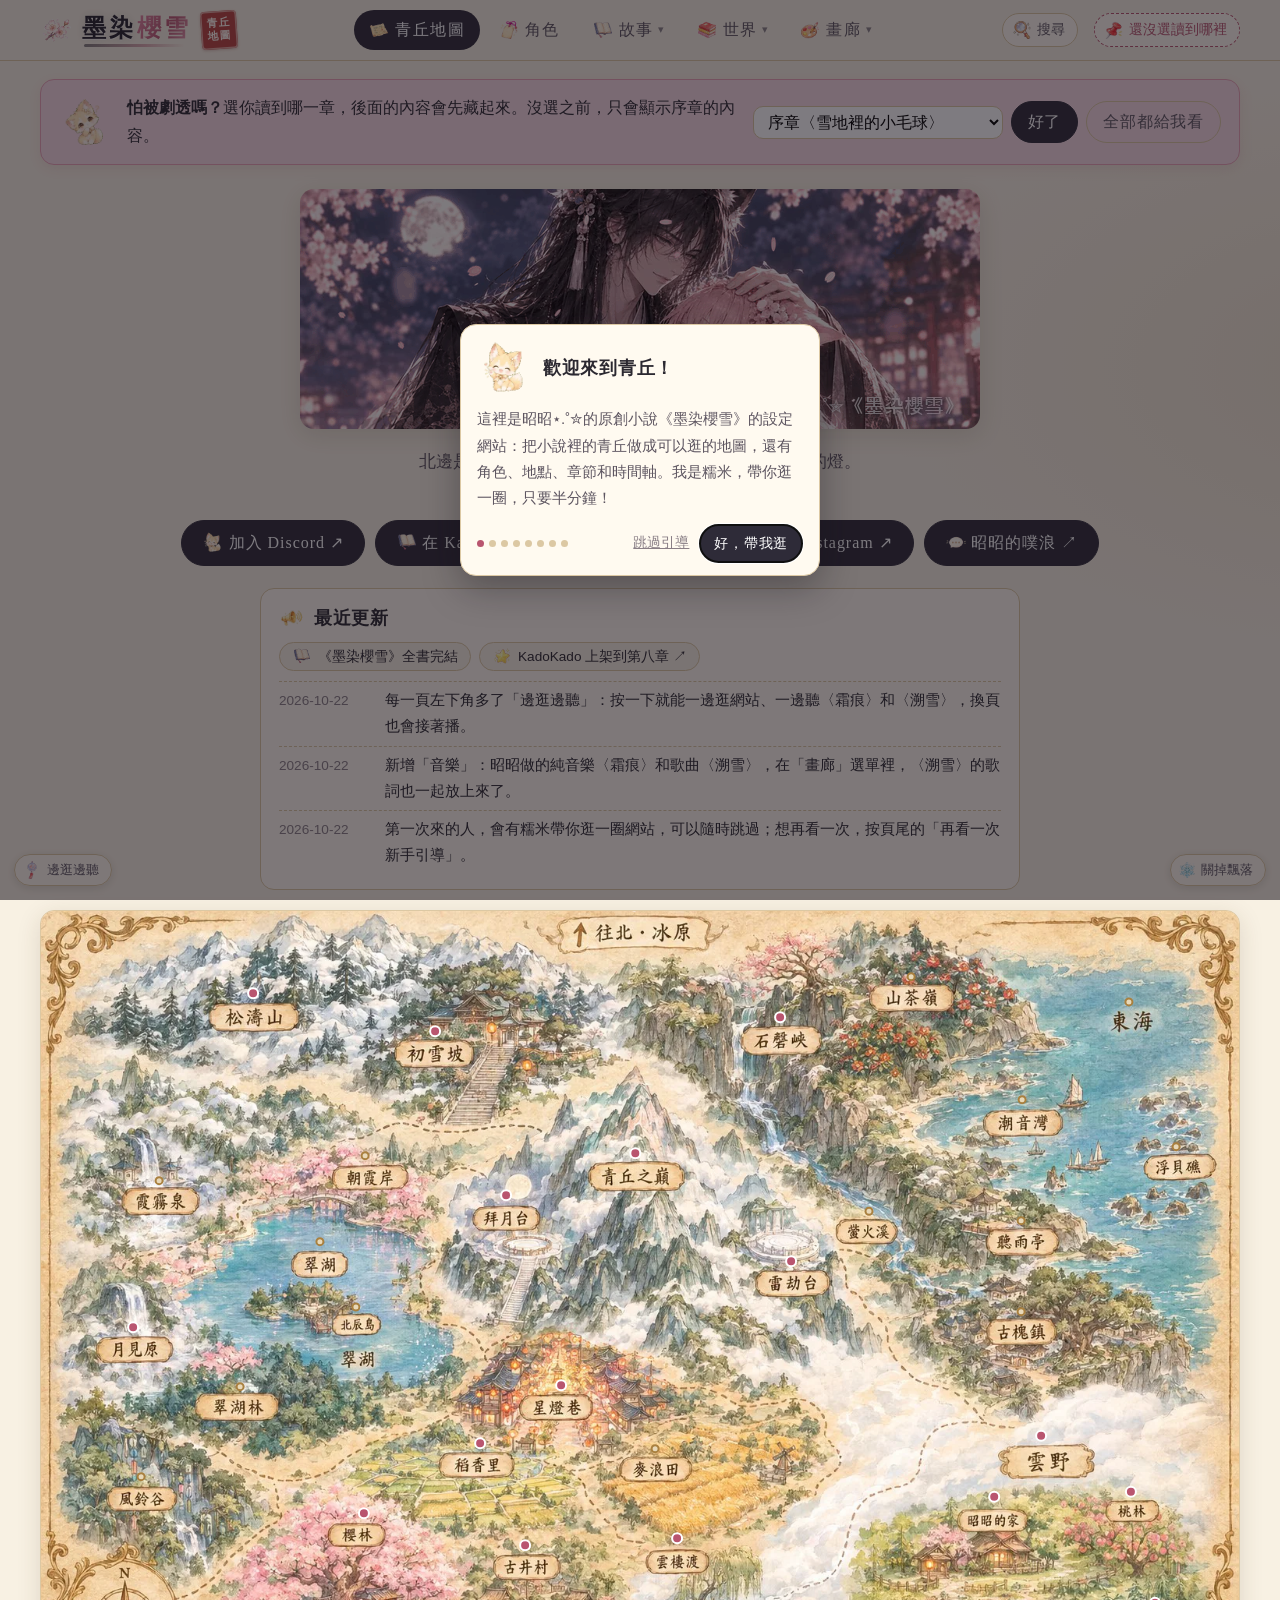
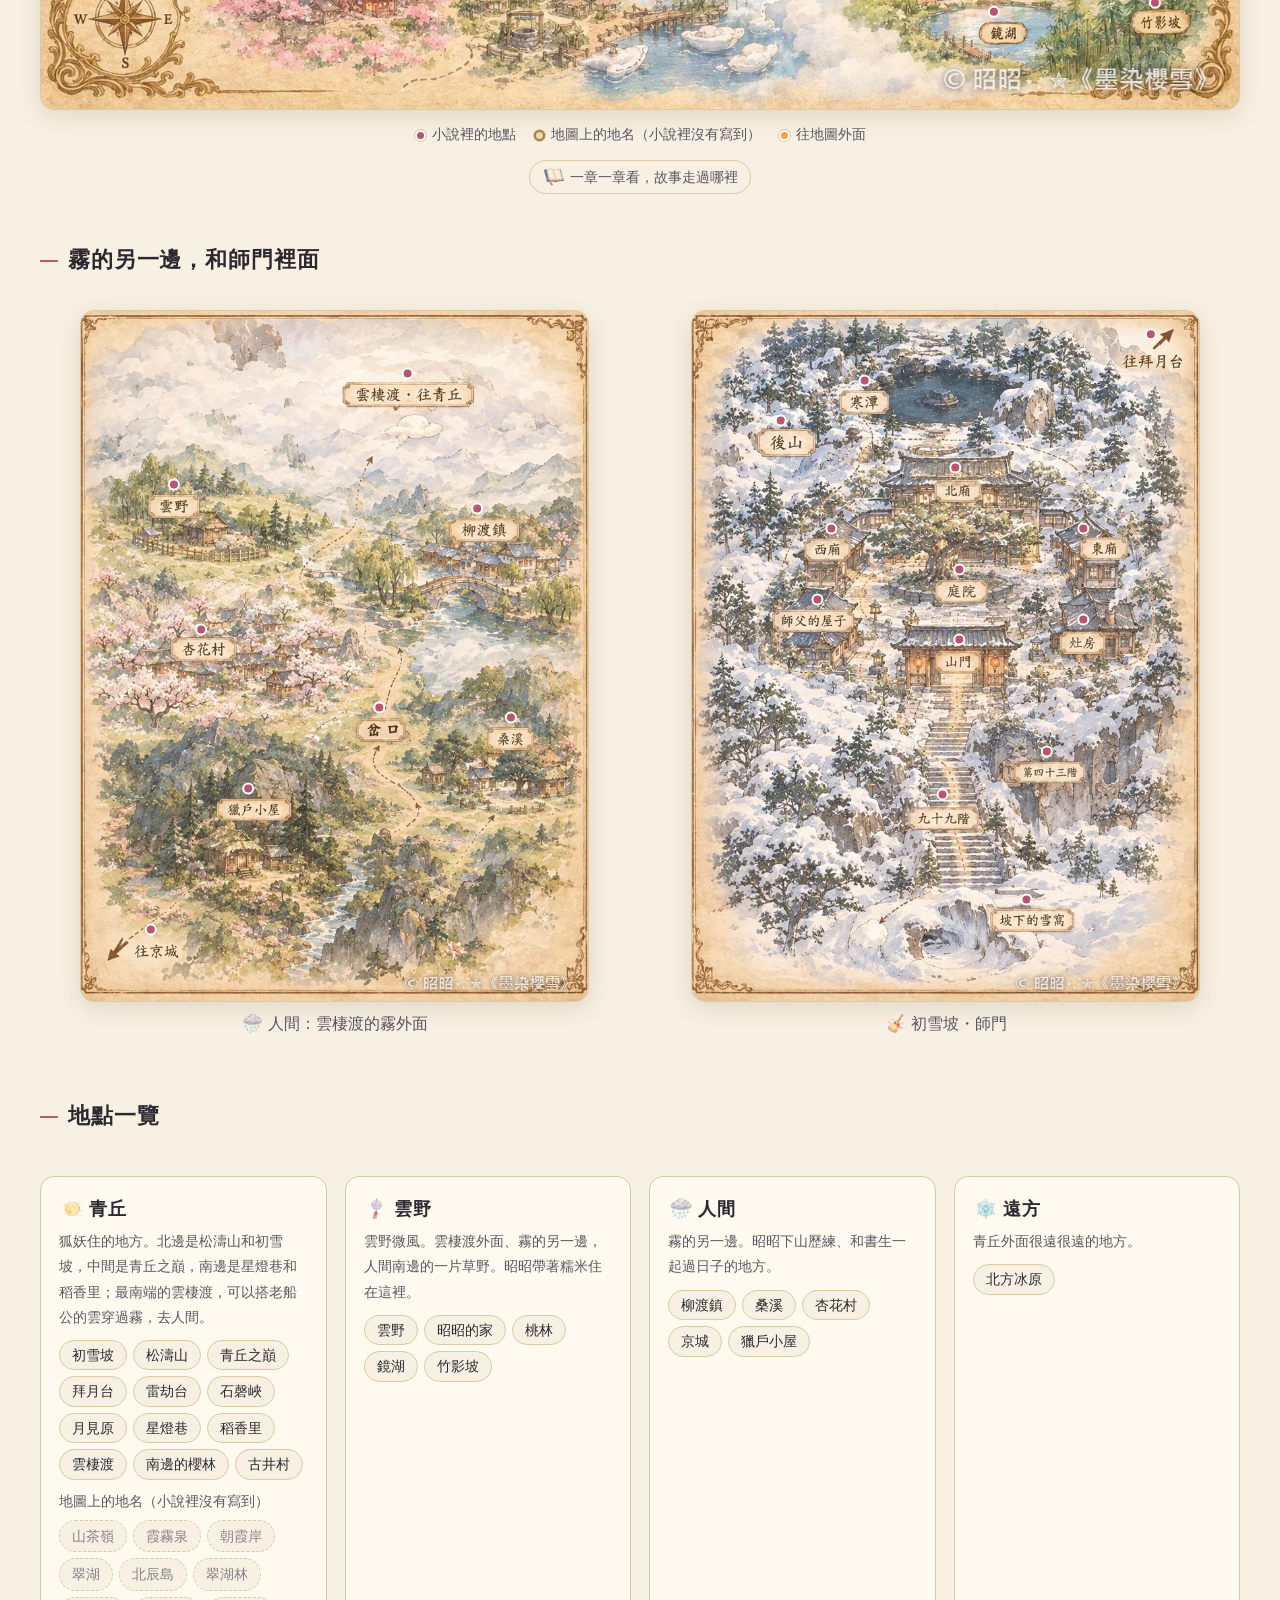
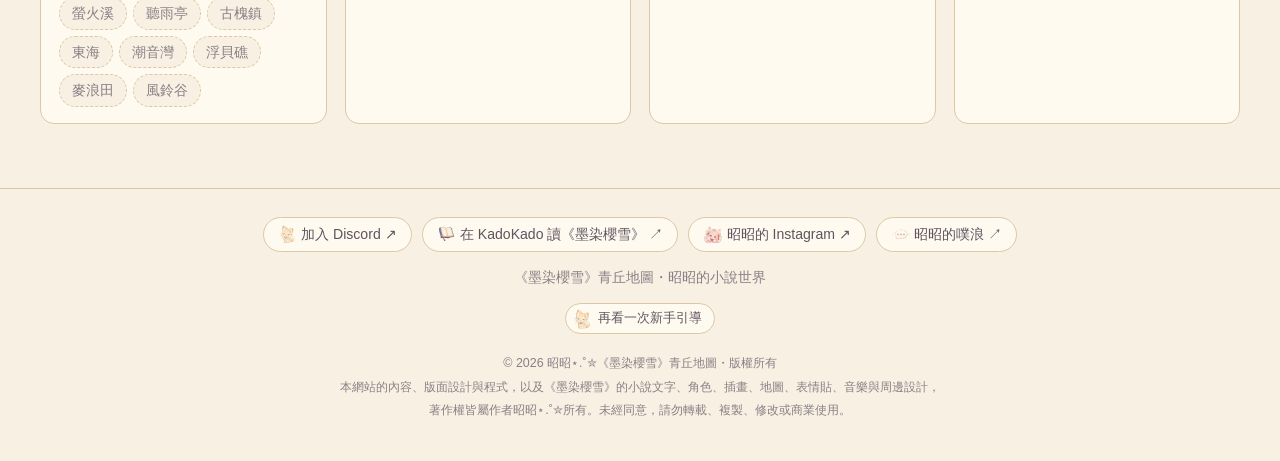
==== commit 55f27273: "加上昭昭的噗浪連結 - 首頁按鈕和每一頁頁尾多一顆「昭昭的噗浪」 - 新手引導的連結那一步、給 Google 的作者資料也加上噗浪  Co-Authored-By: Claude Opus 5.5 <" ====
--- a/index.html
+++ b/index.html
@@ -65,7 +65,8 @@
         "@id": "https://jiayi0910.github.io/qingqiu_website/#author",
         "name": "昭昭⋆.˚✮",
         "sameAs": [
-          "https://www.instagram.com/1e.0910_/"
+          "https://www.instagram.com/1e.0910_/",
+          "https://www.plurk.com/zhao_0910"
         ]
       },
       {
--- a/css/style.css
+++ b/css/style.css
@@ -960,3 +960,7 @@
 .player__lyrics { font-size: 0.8rem; min-width: 2.5em; text-align: right; }
 @media (prefers-reduced-motion: reduce) { .player__eq i, .player.is-blocked .player__pill { animation: none; } }
 @media print { .player { display: none; } }
+/* 換頁不中斷（js/player.js 的 enterShell）：音樂在播時換頁，新的一頁放進蓋滿畫面的外框，左下角的播放器留在外面 */
+.shell-frame { position: fixed; inset: 0; width: 100%; height: 100%; border: 0; z-index: 30; background: var(--paper); }
+body.qq-shell-ready { overflow: hidden; }
+body.qq-shell-ready > *:not(.player):not(.shell-frame) { display: none !important; }
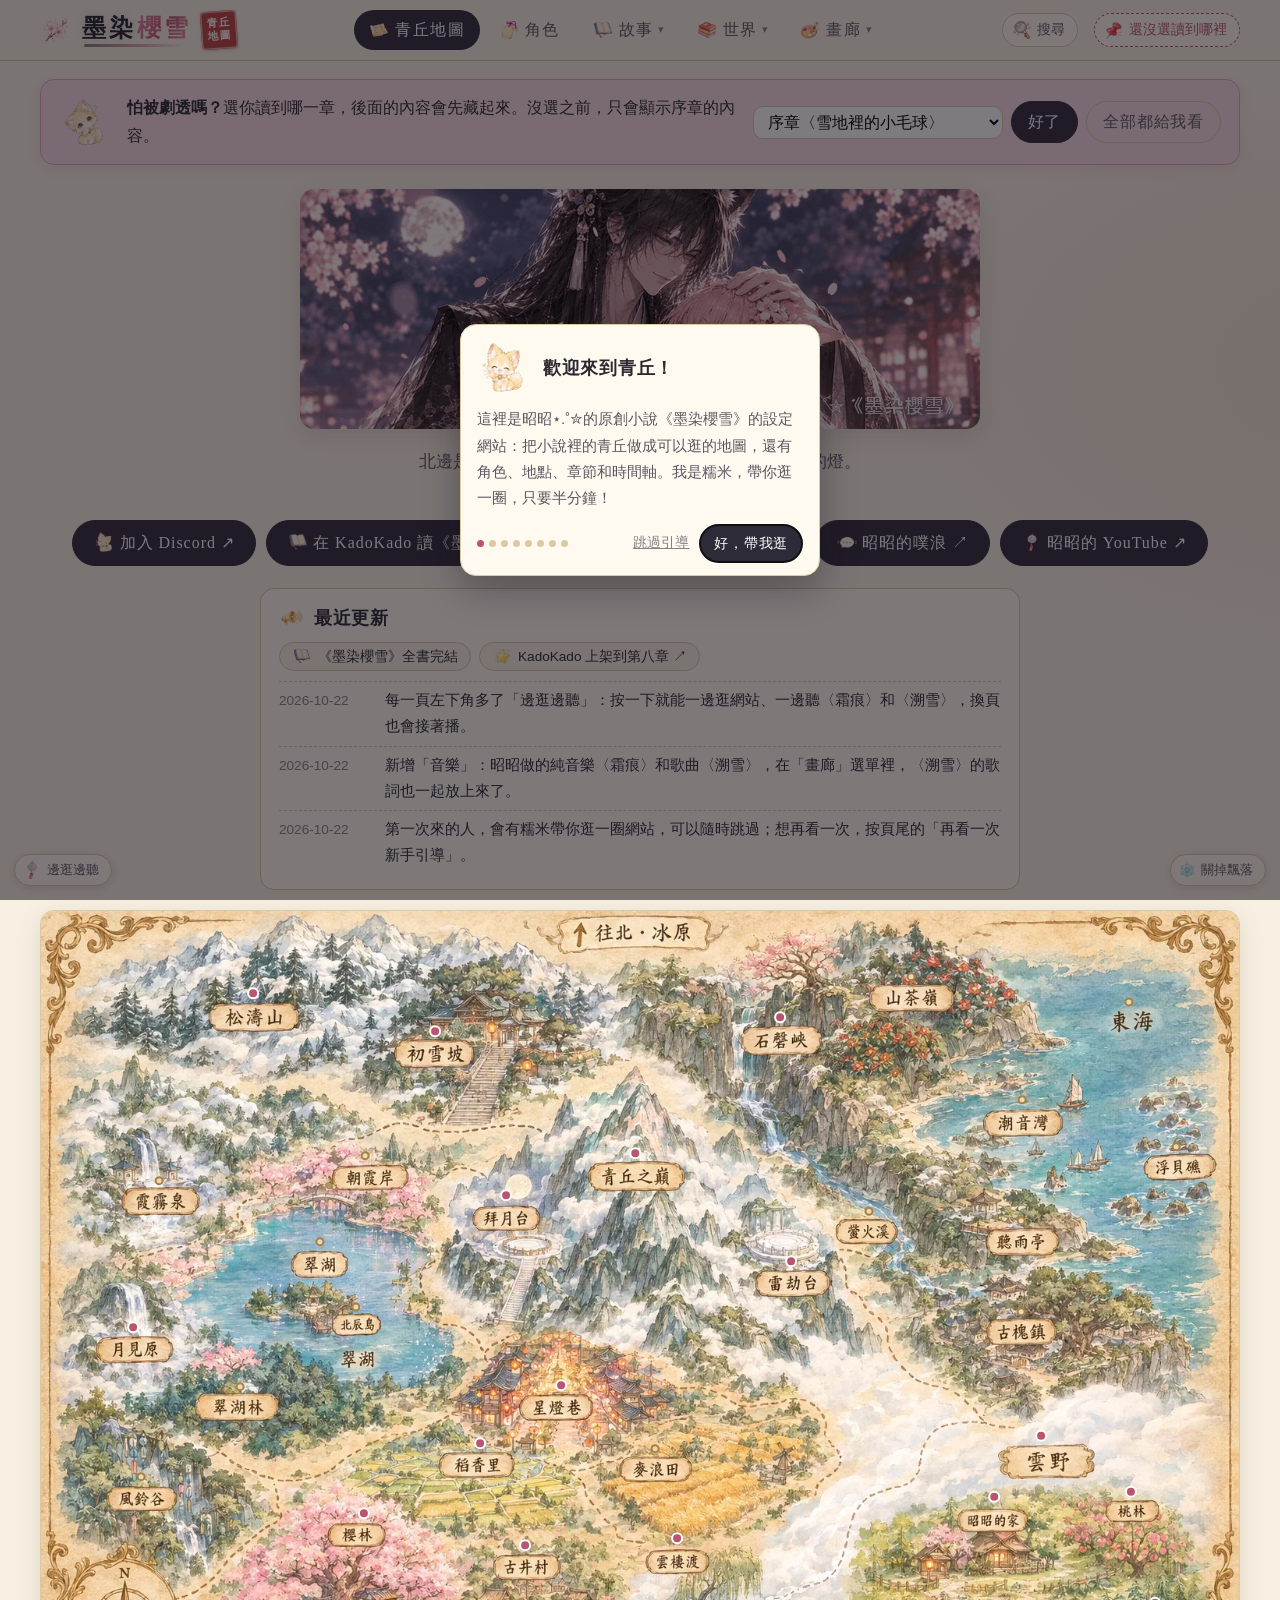
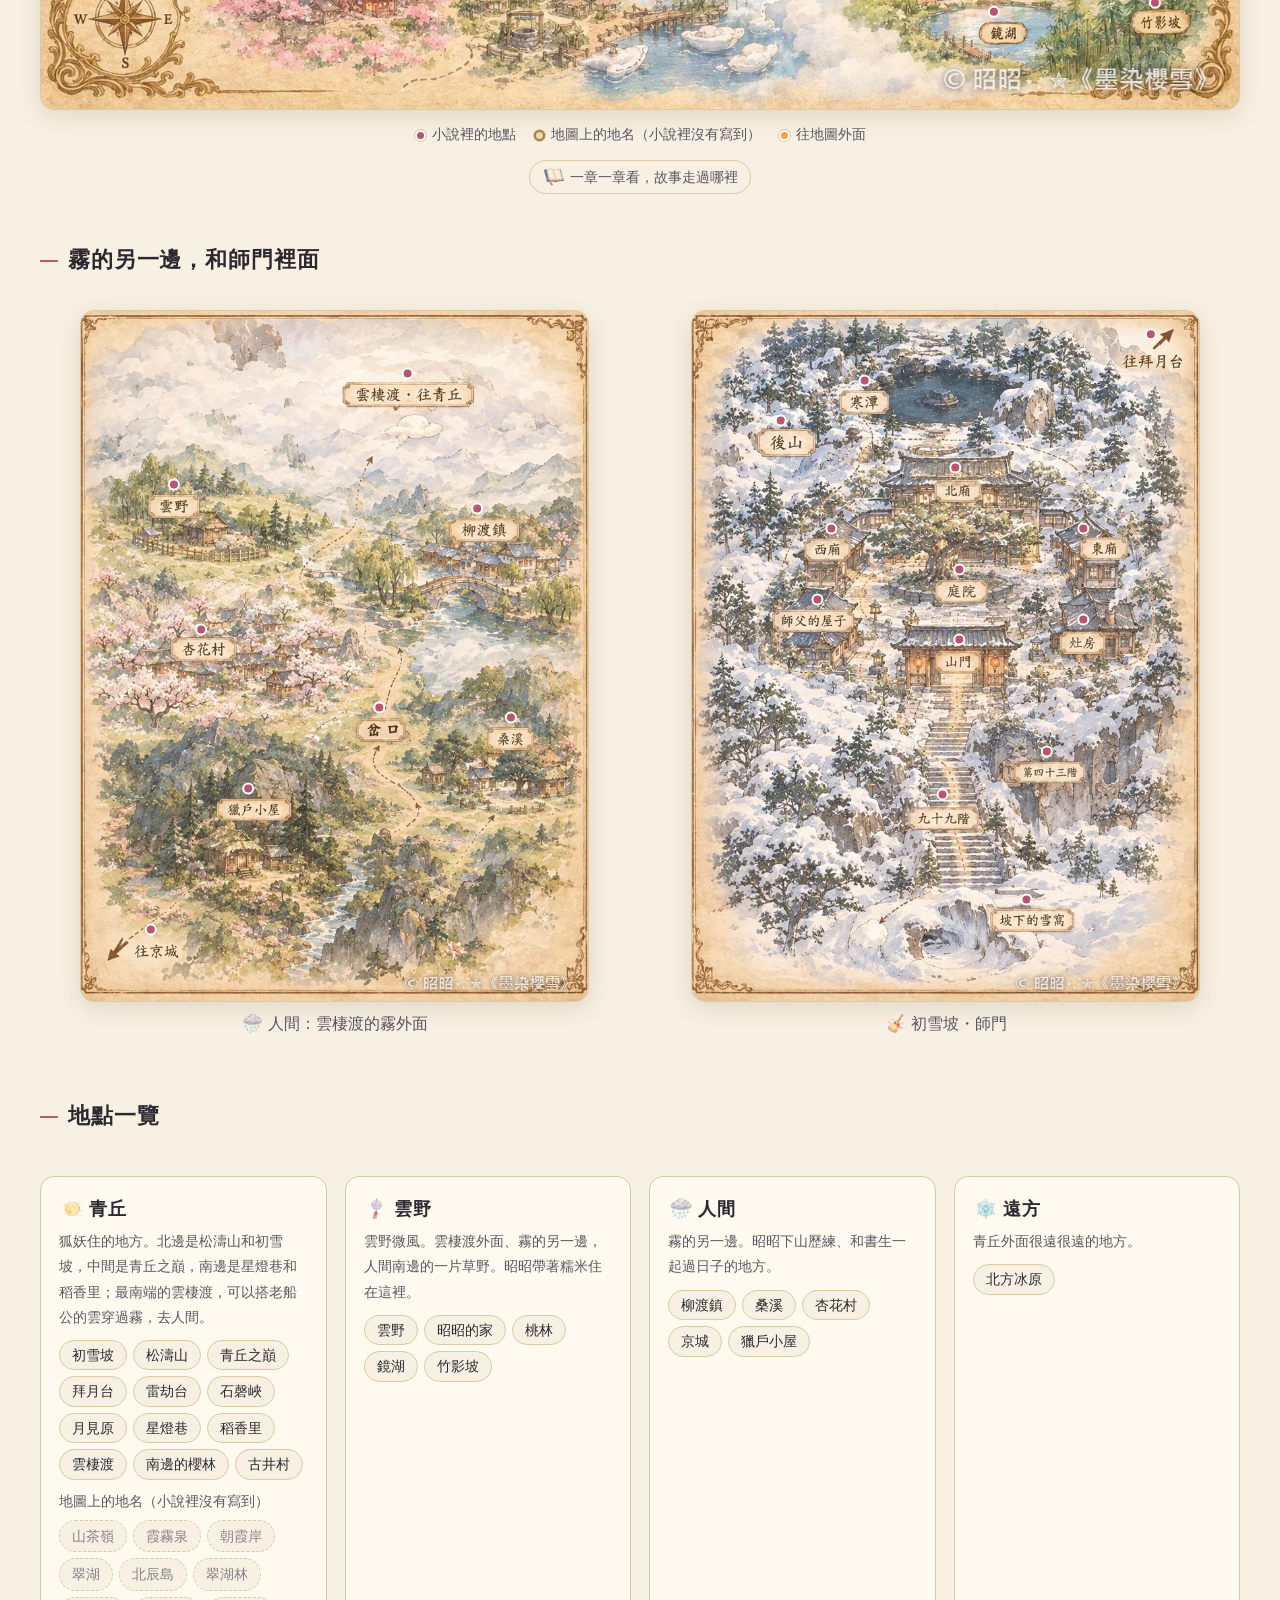
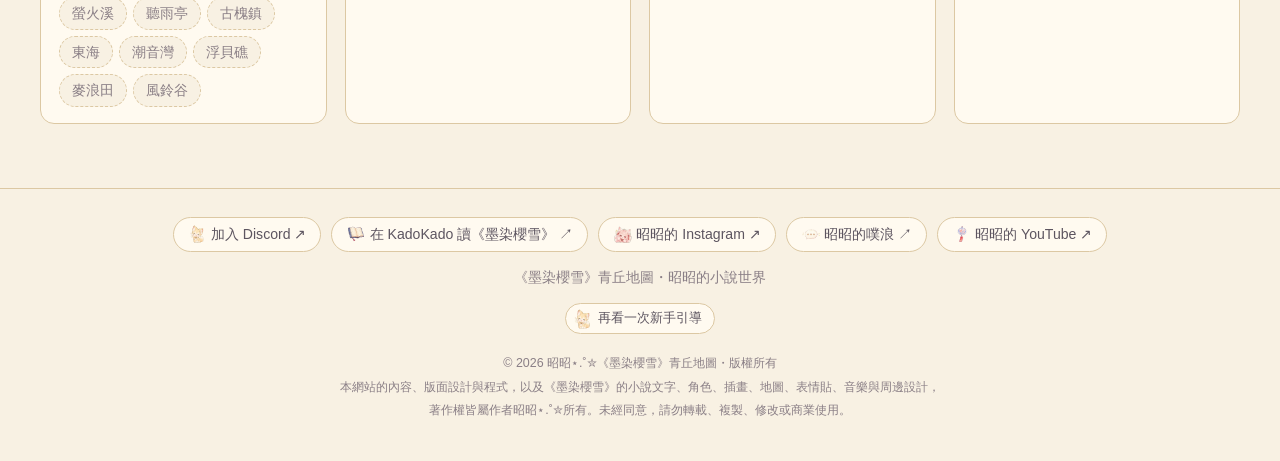
==== commit 662d8558: "Add YouTube channel link (home, footer, tour, author JSON-LD) Co-Authored-By: Claude Opus 5.5 <norep" ====
--- a/index.html
+++ b/index.html
@@ -64,9 +64,11 @@
         "@type": "Person",
         "@id": "https://jiayi0910.github.io/qingqiu_website/#author",
         "name": "昭昭⋆.˚✮",
+        "alternateName": "昭昭 Zhao Zhao",
         "sameAs": [
           "https://www.instagram.com/1e.0910_/",
-          "https://www.plurk.com/zhao_0910"
+          "https://www.plurk.com/zhao_0910",
+          "https://www.youtube.com/@zhao-0910"
         ]
       },
       {
